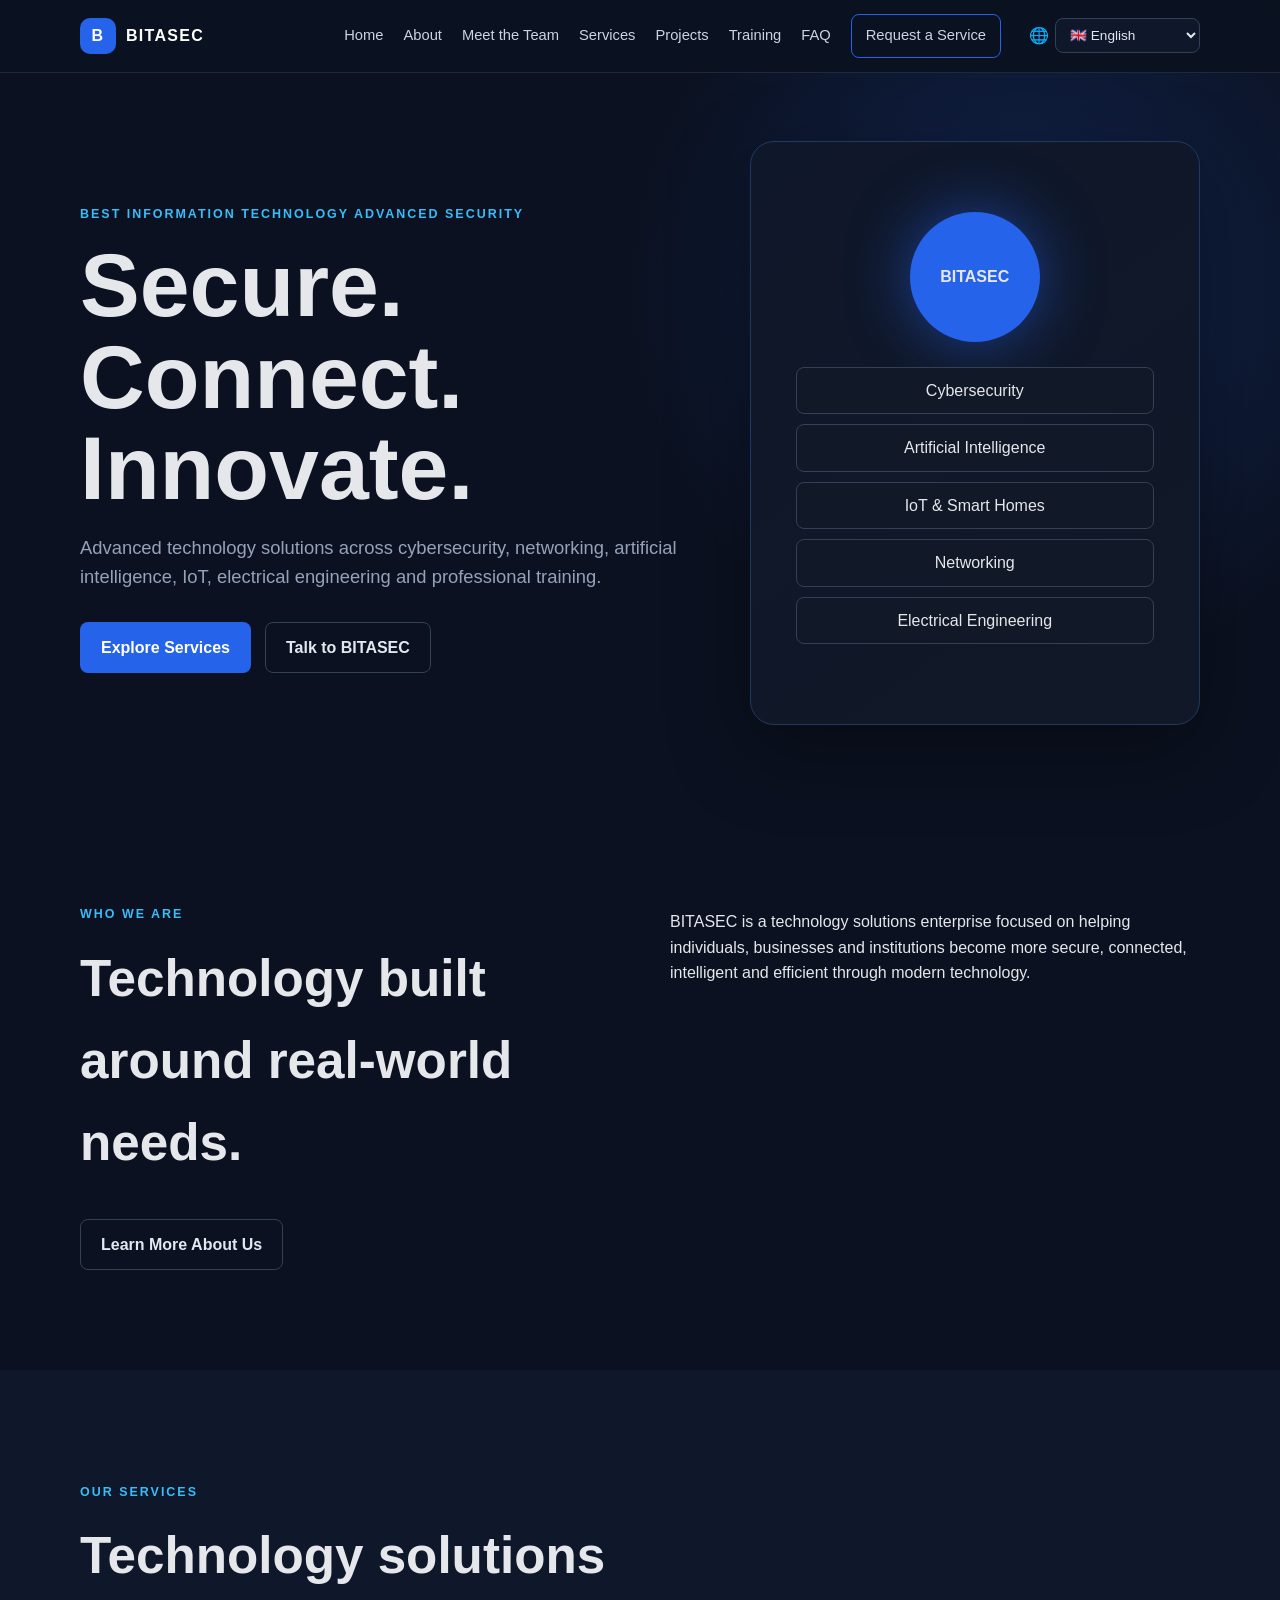
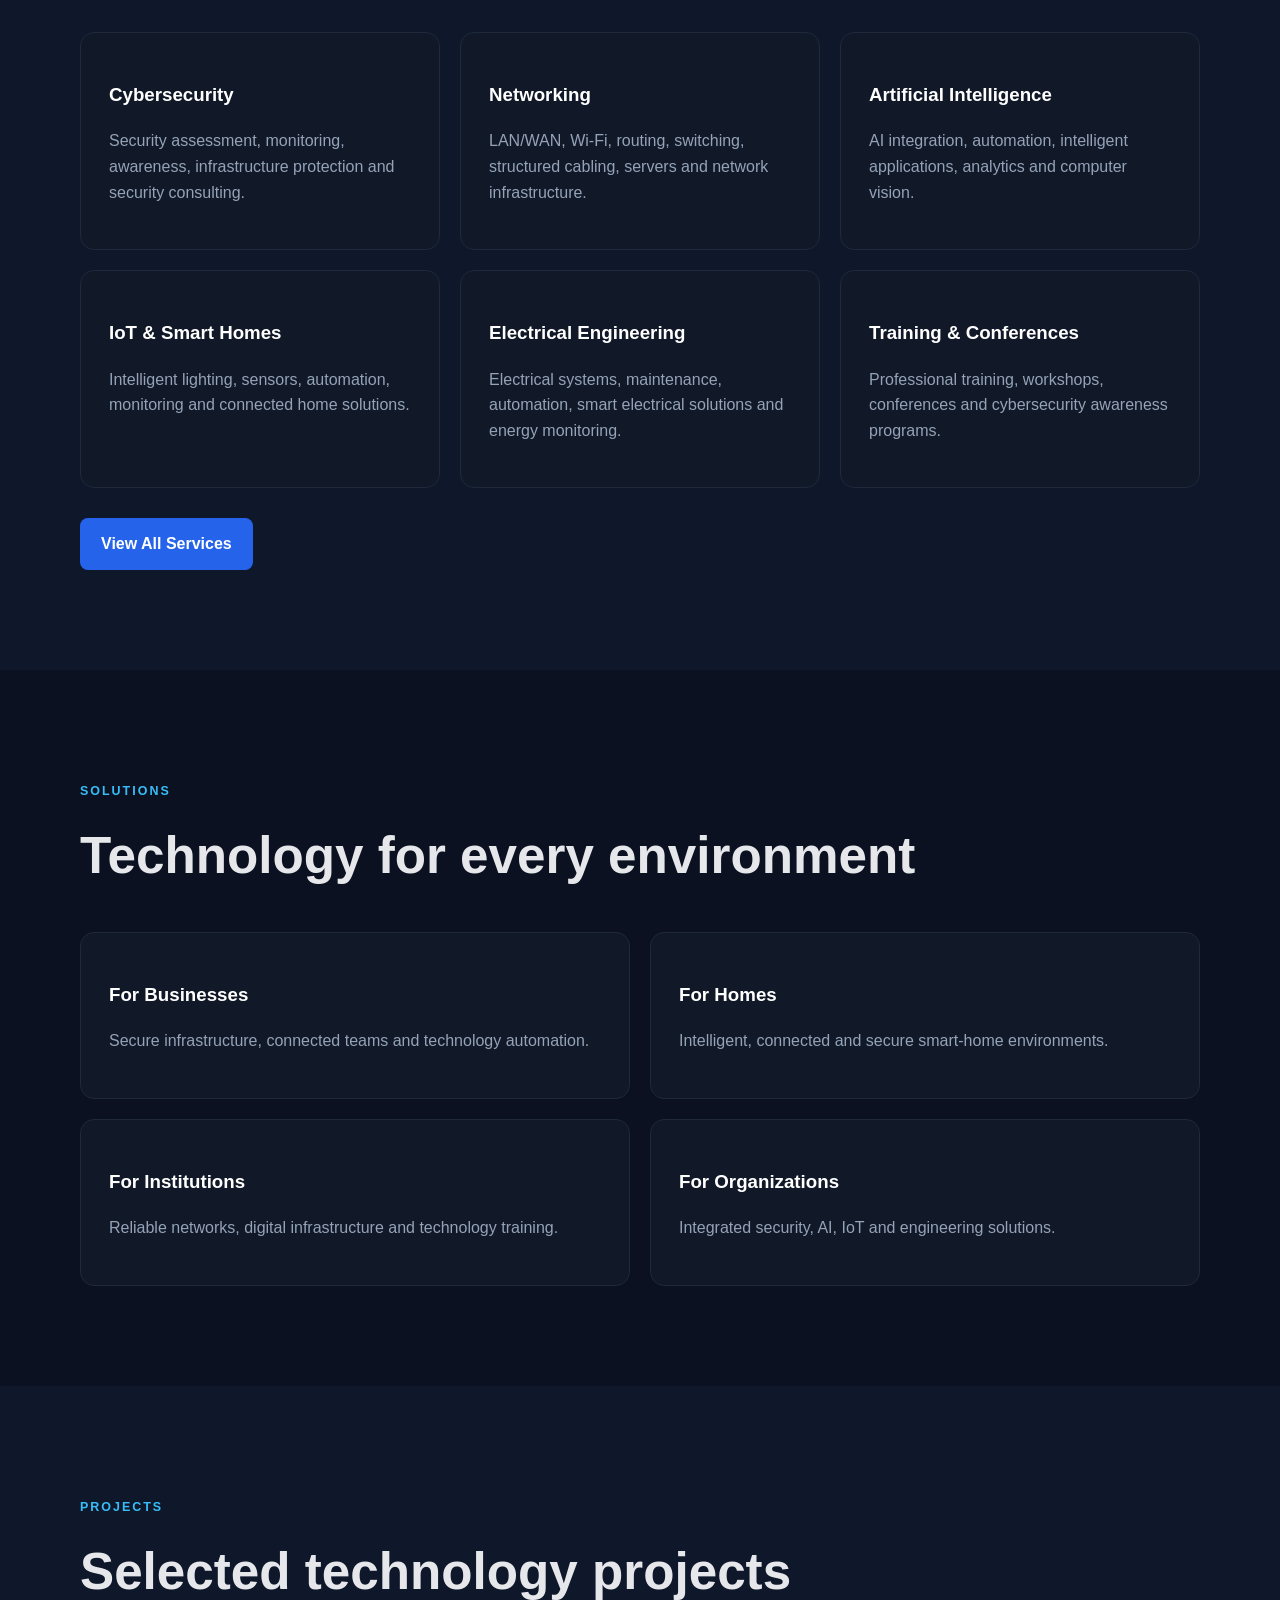
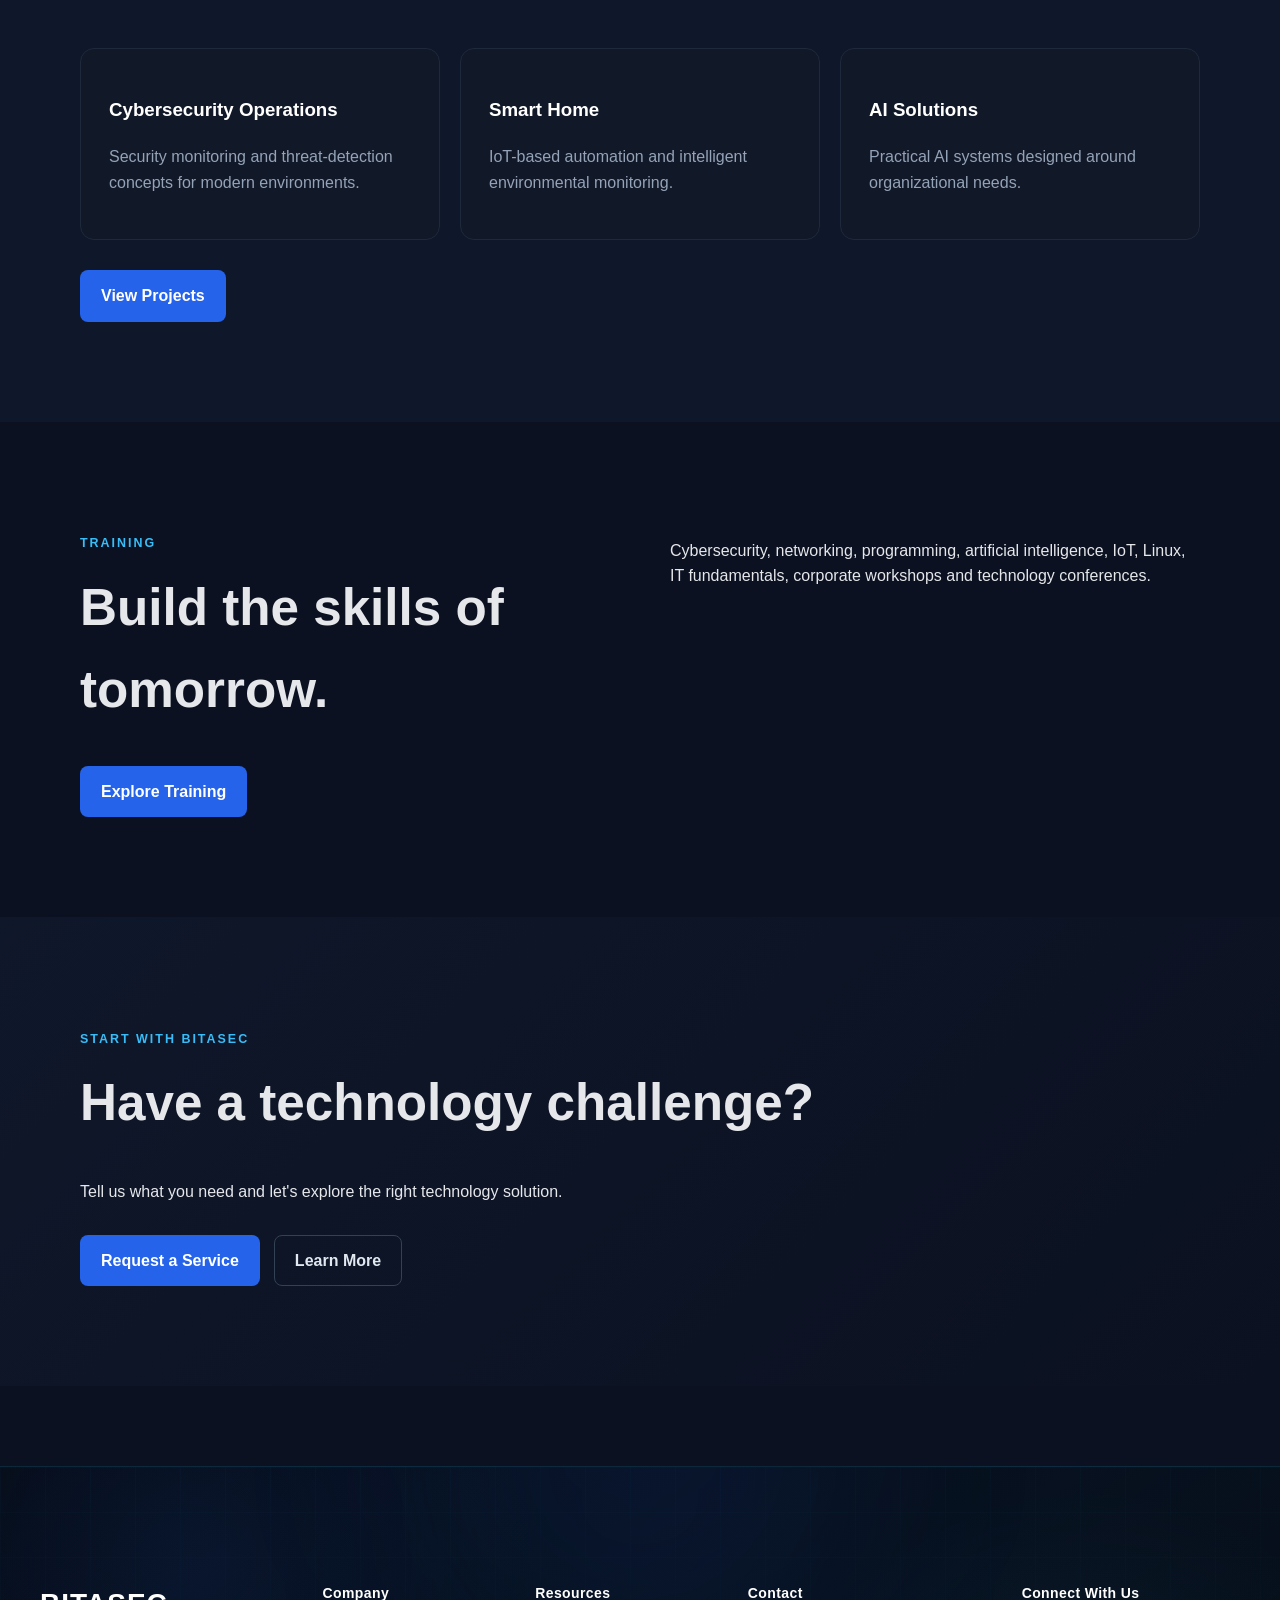
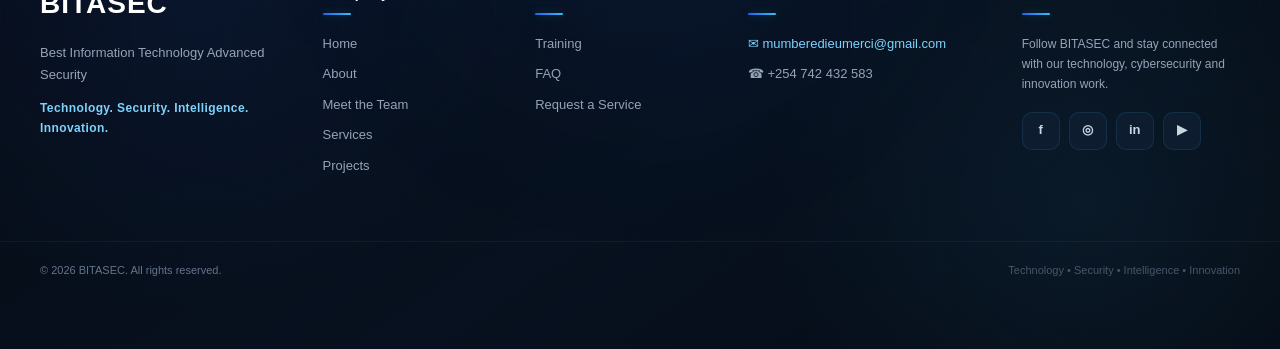
==== frontend/index.html @ b6f263c9 "Initial BITASEC website and Django backend" ====
<!DOCTYPE html>

<html lang="en">
<head>
<meta charset="utf-8"/>
<meta content="width=device-width, initial-scale=1.0" name="viewport"/>
<meta content="BITASEC - Cybersecurity, Networking, Artificial Intelligence, IoT, Electrical Engineering and Technology Training." name="description"/>
<title>BITASEC | Technology. Security. Intelligence. Innovation.</title>
<link href="assets/css/style.css" rel="stylesheet"/>
    <link rel="stylesheet" href="assets/css/footer.css">
</head>
<body>
<header class="site-header">
<div class="container nav">
<a class="brand" href="index.html">
<span class="brand-mark">B</span>
<span>BITASEC</span>
</a>
<nav>
<a data-i18n="nav_home" href="index.html">Home</a>
<a data-i18n="nav_about" href="about.html">About</a>
<a href="team.html" data-i18n="nav_team">Meet the Team</a>
<a data-i18n="nav_services" href="services.html">Services</a>
<a data-i18n="nav_projects" href="projects.html">Projects</a>
<a data-i18n="nav_training" href="training.html">Training</a>
<a data-i18n="nav_faq" href="faq.html">FAQ</a>
<a class="nav-cta" data-i18n="nav_contact" href="contact.html">
                Request a Service
            </a>
<div class="language-switcher">
<span>🌐</span>
<select aria-label="Select language" id="languageSelector">
<option value="en">🇬🇧 English</option>
<option value="fr">🇫🇷 Français</option>
<option value="es">🇪🇸 Español</option>
<option value="pt">🇵🇹 Português</option>
<option value="sw">🇰🇪 Kiswahili</option>
<option value="de">🇩🇪 Deutsch</option>
<option value="ar">🇸🇦 العربية</option>
<option value="zh">🇨🇳 中文</option>
<option value="hi">🇮🇳 हिन्दी</option>
<option value="ja">🇯🇵 日本語</option>
</select>
</div>
</nav>
</div>
</header>
<main>
<!-- HERO -->
<section class="hero">
<div class="container hero-grid">
<div>
<p class="eyebrow" data-i18n="index_text_122">
                BEST INFORMATION TECHNOLOGY ADVANCED SECURITY
            </p>
<h1 data-i18n="index_text_123">
                Secure.
                Connect.
                <span>Innovate.</span>
</h1>
<p class="hero-text" data-i18n="index_text_124">

                Advanced technology solutions across cybersecurity,
                networking, artificial intelligence, IoT, electrical
                engineering and professional training.

            </p>
<div class="actions">
<a class="btn primary" href="services.html">
                    Explore Services
                </a>
<a class="btn secondary" href="contact.html">
                    Talk to BITASEC
                </a>
</div>
</div>
<div class="hero-panel">
<div class="tech-orbit">
                BITASEC
            </div>
<div class="tech-card">
                Cybersecurity
            </div>
<div class="tech-card">
                Artificial Intelligence
            </div>
<div class="tech-card">
                IoT &amp; Smart Homes
            </div>
<div class="tech-card">
                Networking
            </div>
<div class="tech-card">
                Electrical Engineering
            </div>
</div>
</div>
</section>
<!-- ABOUT -->
<section class="section">
<div class="container two-col">
<div>
<p class="eyebrow" data-i18n="index_text_125">
                WHO WE ARE
            </p>
<h2 data-i18n="index_text_126">
                Technology built around real-world needs.
            </h2>
<a class="btn secondary" href="about.html">
                Learn More About Us
            </a>
</div>
<div>
<p data-i18n="index_text_127">

                BITASEC is a technology solutions enterprise focused
                on helping individuals, businesses and institutions
                become more secure, connected, intelligent and
                efficient through modern technology.

            </p>
</div>
</div>
</section>
<!-- SERVICES -->
<section class="section alt">
<div class="container">
<p class="eyebrow" data-i18n="index_text_128">
            OUR SERVICES
        </p>
<h2 data-i18n="index_text_129">
            Technology solutions
        </h2>
<div class="cards">
<article class="card">
<h3 data-i18n="index_text_130">
                    Cybersecurity
                </h3>
<p data-i18n="index_text_131">
                    Security assessment, monitoring, awareness,
                    infrastructure protection and security consulting.
                </p>
</article>
<article class="card">
<h3 data-i18n="index_text_132">
                    Networking
                </h3>
<p data-i18n="index_text_133">
                    LAN/WAN, Wi-Fi, routing, switching,
                    structured cabling, servers and network
                    infrastructure.
                </p>
</article>
<article class="card">
<h3 data-i18n="index_text_134">
                    Artificial Intelligence
                </h3>
<p data-i18n="index_text_135">
                    AI integration, automation, intelligent
                    applications, analytics and computer vision.
                </p>
</article>
<article class="card">
<h3 data-i18n="index_text_136">
                    IoT &amp; Smart Homes
                </h3>
<p data-i18n="index_text_137">
                    Intelligent lighting, sensors, automation,
                    monitoring and connected home solutions.
                </p>
</article>
<article class="card">
<h3 data-i18n="index_text_138">
                    Electrical Engineering
                </h3>
<p data-i18n="index_text_139">
                    Electrical systems, maintenance, automation,
                    smart electrical solutions and energy monitoring.
                </p>
</article>
<article class="card">
<h3 data-i18n="index_text_140">
                    Training &amp; Conferences
                </h3>
<p data-i18n="index_text_141">
                    Professional training, workshops, conferences
                    and cybersecurity awareness programs.
                </p>
</article>
</div>
<div class="actions">
<a class="btn primary" href="services.html">
                View All Services
            </a>
</div>
</div>
</section>
<!-- SOLUTIONS -->
<section class="section">
<div class="container">
<p class="eyebrow" data-i18n="index_text_142">
            SOLUTIONS
        </p>
<h2 data-i18n="index_text_143">
            Technology for every environment
        </h2>
<div class="solution-grid">
<div>
<h3 data-i18n="index_text_144">
                    For Businesses
                </h3>
<p data-i18n="index_text_145">
                    Secure infrastructure, connected teams
                    and technology automation.
                </p>
</div>
<div>
<h3 data-i18n="index_text_146">
                    For Homes
                </h3>
<p data-i18n="index_text_147">
                    Intelligent, connected and secure
                    smart-home environments.
                </p>
</div>
<div>
<h3 data-i18n="index_text_148">
                    For Institutions
                </h3>
<p data-i18n="index_text_149">
                    Reliable networks, digital infrastructure
                    and technology training.
                </p>
</div>
<div>
<h3 data-i18n="index_text_150">
                    For Organizations
                </h3>
<p data-i18n="index_text_151">
                    Integrated security, AI, IoT and
                    engineering solutions.
                </p>
</div>
</div>
</div>
</section>
<!-- PROJECTS -->
<section class="section alt">
<div class="container">
<p class="eyebrow" data-i18n="index_text_152">
            PROJECTS
        </p>
<h2 data-i18n="index_text_153">
            Selected technology projects
        </h2>
<div class="cards">
<article class="card">
<h3 data-i18n="index_text_154">
                    Cybersecurity Operations
                </h3>
<p data-i18n="index_text_155">
                    Security monitoring and threat-detection
                    concepts for modern environments.
                </p>
</article>
<article class="card">
<h3 data-i18n="index_text_156">
                    Smart Home
                </h3>
<p data-i18n="index_text_157">
                    IoT-based automation and intelligent
                    environmental monitoring.
                </p>
</article>
<article class="card">
<h3 data-i18n="index_text_158">
                    AI Solutions
                </h3>
<p data-i18n="index_text_159">
                    Practical AI systems designed around
                    organizational needs.
                </p>
</article>
</div>
<div class="actions">
<a class="btn primary" href="projects.html">
                View Projects
            </a>
</div>
</div>
</section>
<!-- TRAINING -->
<section class="section">
<div class="container two-col">
<div>
<p class="eyebrow" data-i18n="index_text_160">
                TRAINING
            </p>
<h2 data-i18n="index_text_161">
                Build the skills of tomorrow.
            </h2>
<a class="btn primary" href="training.html">
                Explore Training
            </a>
</div>
<div>
<p data-i18n="index_text_162">

                Cybersecurity, networking, programming,
                artificial intelligence, IoT, Linux,
                IT fundamentals, corporate workshops
                and technology conferences.

            </p>
</div>
</div>
</section>
<!-- CALL TO ACTION -->
<section class="section contact">
<div class="container">
<p class="eyebrow" data-i18n="index_text_163">
            START WITH BITASEC
        </p>
<h2 data-i18n="index_text_164">
            Have a technology challenge?
        </h2>
<p data-i18n="index_text_165">

            Tell us what you need and let's explore
            the right technology solution.

        </p>
<div class="actions">
<a class="btn primary" data-i18n="nav_contact" href="contact.html">
                Request a Service
            </a>
<a class="btn secondary" href="about.html">
                Learn More
            </a>
</div>
</div>
</section>
</main>

<script src="assets/js/translations.js"></script>
<script src="assets/js/page_translations.js"></script>
<script src="assets/js/main.js"></script>

<footer class="bitasec-footer">

    <div class="footer-glow"></div>

    <div class="footer-container">

        <!-- Brand -->
        <div class="footer-brand">

            <a href="index.html" class="footer-logo">
                BITASEC
            </a>

            <p>
                Best Information Technology Advanced Security
            </p>

            <p class="footer-tagline">
                Technology. Security. Intelligence. Innovation.
            </p>

        </div>


        <!-- Company -->
        <div class="footer-column">

            <h3>Company</h3>

            <a href="index.html" data-i18n="nav_home">
                Home
            </a>

            <a href="about.html" data-i18n="nav_about">
                About
            </a>

            <a href="team.html" data-i18n="nav_team">
                Meet the Team
            </a>

            <a href="services.html" data-i18n="nav_services">
                Services
            </a>

            <a href="projects.html" data-i18n="nav_projects">
                Projects
            </a>

        </div>


        <!-- Resources -->
        <div class="footer-column">

            <h3>Resources</h3>

            <a href="training.html" data-i18n="nav_training">
                Training
            </a>

            <a href="faq.html" data-i18n="nav_faq">
                FAQ
            </a>

            <a href="contact.html" data-i18n="nav_contact">
                Request a Service
            </a>

        </div>


        <!-- Contact -->
        <div class="footer-column footer-contact">

            <h3>Contact</h3>

            <a href="mailto:mumberedieumerci@gmail.com">
                ✉ mumberedieumerci@gmail.com
            </a>

            <a
                href="https://wa.me/254742432583"
                target="_blank"
                rel="noopener noreferrer"
            >
                ☎ +254 742 432 583
            </a>

        </div>


        <!-- Social Media -->
        <div class="footer-column footer-social">

            <h3>Connect With Us</h3>

            <p>
                Follow BITASEC and stay connected with our
                technology, cybersecurity and innovation work.
            </p>

            <div class="social-links">

                <a
                    href="#"
                    aria-label="Facebook"
                    title="Facebook"
                >
                    f
                </a>

                <a
                    href="#"
                    aria-label="Instagram"
                    title="Instagram"
                >
                    ◎
                </a>

                <a
                    href="#"
                    aria-label="LinkedIn"
                    title="LinkedIn"
                >
                    in
                </a>

                <a
                    href="#"
                    aria-label="YouTube"
                    title="YouTube"
                >
                    ▶
                </a>

            </div>

        </div>

    </div>


    <!-- Bottom -->
    <div class="footer-bottom">

        <div class="footer-container footer-bottom-inner">

            <p>
                © 2026 BITASEC. All rights reserved.
            </p>

            <p>
                Technology • Security • Intelligence • Innovation
            </p>

        </div>

    </div>

</footer>


</body>
</html>
---- frontend/assets/css/style.css ----
*{box-sizing:border-box}html{scroll-behavior:smooth}body{margin:0;font-family:Inter,Arial,sans-serif;background:#0b1120;color:#e5e7eb;line-height:1.6}.container{width:min(1120px,92%);margin:auto}.site-header{position:sticky;top:0;z-index:20;background:rgba(11,17,32,.94);backdrop-filter:blur(10px);border-bottom:1px solid #1e293b}.nav{display:flex;justify-content:space-between;align-items:center;min-height:72px}.brand{display:flex;align-items:center;gap:10px;color:#fff;text-decoration:none;font-weight:800;letter-spacing:.08em}.brand-mark{display:grid;place-items:center;width:36px;height:36px;border-radius:10px;background:#2563eb}.nav nav{display:flex;gap:20px;align-items:center}.nav nav a{color:#cbd5e1;text-decoration:none;font-size:.92rem}.nav nav a:hover{color:#38bdf8}.nav-cta{padding:9px 14px;border:1px solid #2563eb;border-radius:8px}.hero{min-height:720px;display:grid;align-items:center;background:radial-gradient(circle at 80% 30%,rgba(37,99,235,.24),transparent 35%)}.hero-grid{display:grid;grid-template-columns:1.15fr .85fr;gap:60px;align-items:center}.eyebrow{font-size:.78rem;letter-spacing:.16em;color:#38bdf8;font-weight:700}.hero h1{font-size:clamp(3rem,7vw,6rem);line-height:1.02;margin:15px 0}.hero h1 span{color:#38bdf8}.hero-text{font-size:1.15rem;color:#94a3b8;max-width:650px}.actions{display:flex;gap:14px;margin-top:30px}.btn{display:inline-block;padding:12px 20px;border-radius:8px;text-decoration:none;border:1px solid transparent;cursor:pointer;font-weight:700}.primary{background:#2563eb;color:#fff}.secondary{border-color:#334155;color:#e2e8f0;background:transparent}.hero-panel{position:relative;min-height:430px;padding:70px 35px;border:1px solid #1e3a5f;border-radius:24px;background:linear-gradient(145deg,#0f172a,#111827);box-shadow:0 25px 80px rgba(0,0,0,.35)}.tech-orbit{height:130px;width:130px;border-radius:50%;display:grid;place-items:center;margin:0 auto 25px;background:#2563eb;box-shadow:0 0 60px rgba(37,99,235,.55);font-weight:900}.tech-card{margin:10px;padding:10px;text-align:center;border:1px solid #334155;border-radius:8px;background:#111827}.section{padding:100px 0}.alt{background:#0f172a}.section h2{font-size:clamp(2rem,4vw,3.2rem);margin:10px 0 35px}.two-col{display:grid;grid-template-columns:1fr 1fr;gap:60px}.two-col>p{color:#94a3b8;font-size:1.1rem}.cards{display:grid;grid-template-columns:repeat(3,1fr);gap:20px}.card,.solution-grid>div{padding:28px;border:1px solid #1e293b;border-radius:14px;background:#111827}.card h3,.solution-grid h3{color:#fff}.card p,.solution-grid p{color:#94a3b8}.solution-grid{display:grid;grid-template-columns:repeat(2,1fr);gap:20px}.contact{background:linear-gradient(135deg,#0f172a,#0b1120)}form{max-width:760px;display:grid;gap:14px}input,select,textarea{width:100%;padding:14px;border:1px solid #334155;border-radius:8px;background:#0f172a;color:#e2e8f0;font:inherit}footer{padding:45px 0;border-top:1px solid #1e293b;color:#94a3b8}@media(max-width:850px){.nav nav{display:none}.hero-grid,.two-col{grid-template-columns:1fr}.cards,.solution-grid{grid-template-columns:1fr}.hero{min-height:auto;padding:90px 0}.hero-panel{min-height:360px}.section{padding:70px 0}}
/* =========================================================
   LANGUAGE SELECTOR
========================================================= */

.language-switcher {
    display: flex;
    align-items: center;
    gap: 6px;
    margin-left: 8px;
}

.language-switcher span {
    font-size: 1rem;
}

.language-switcher select {
    width: auto;
    min-width: 125px;
    padding: 8px 30px 8px 10px;
    border: 1px solid #334155;
    border-radius: 8px;
    background: #0f172a;
    color: #e2e8f0;
    font-size: 0.85rem;
    cursor: pointer;
}

.language-switcher select:hover {
    border-color: #2563eb;
}

.language-switcher select:focus {
    outline: none;
    border-color: #38bdf8;
    box-shadow: 0 0 0 2px rgba(56, 189, 248, 0.15);
}

html[dir="rtl"] {
    direction: rtl;
}

html[dir="rtl"] .nav {
    direction: rtl;
}

html[dir="rtl"] .language-switcher {
    margin-left: 0;
    margin-right: 8px;
}

@media (max-width: 850px) {

    .language-switcher {
        margin-left: 0;
    }

    .language-switcher select {
        min-width: 110px;
        font-size: 0.78rem;
    }
}
---- frontend/assets/css/footer.css ----
/* =========================================================
   BITASEC — COMMON PROFESSIONAL FOOTER
   Used on every page
   ========================================================= */

.bitasec-footer {
    position: relative;
    margin-top: 80px;
    background:
        radial-gradient(
            circle at 15% 20%,
            rgba(37, 99, 235, 0.10),
            transparent 30%
        ),
        radial-gradient(
            circle at 85% 70%,
            rgba(56, 189, 248, 0.07),
            transparent 28%
        ),
        linear-gradient(
            145deg,
            #050b14 0%,
            #07111f 55%,
            #050b14 100%
        );

    border-top: 1px solid rgba(56, 189, 248, 0.14);

    color: #f8fafc;

    overflow: hidden;
}


/* =========================================================
   BACKGROUND GRID
   ========================================================= */

.bitasec-footer::before {
    content: "";

    position: absolute;
    inset: 0;

    background-image:
        linear-gradient(
            rgba(56, 189, 248, 0.025) 1px,
            transparent 1px
        ),
        linear-gradient(
            90deg,
            rgba(56, 189, 248, 0.025) 1px,
            transparent 1px
        );

    background-size: 45px 45px;

    pointer-events: none;

    mask-image:
        linear-gradient(
            to bottom,
            black,
            transparent 90%
        );
}


/* =========================================================
   GLOW
   ========================================================= */

.footer-glow {
    position: absolute;

    width: 420px;
    height: 420px;

    top: -220px;
    left: 50%;

    transform: translateX(-50%);

    background:
        rgba(37, 99, 235, 0.09);

    filter: blur(100px);

    border-radius: 50%;

    pointer-events: none;
}


/* =========================================================
   MAIN FOOTER CONTAINER
   ========================================================= */

.footer-container {
    position: relative;
    z-index: 2;

    width: min(1200px, calc(100% - 40px));

    margin: 0 auto;

    display: grid;

    grid-template-columns:
        1.4fr
        1fr
        1fr
        1.35fr
        1.25fr;

    gap: 38px;

    padding: 70px 0 55px;
}


/* =========================================================
   BRAND
   ========================================================= */

.footer-brand {
    max-width: 270px;
}

.footer-logo {
    display: inline-block;

    color: #ffffff;

    text-decoration: none;

    font-size: 28px;

    font-weight: 800;

    letter-spacing: 1px;

    transition:
        color 0.3s ease,
        text-shadow 0.3s ease,
        transform 0.3s ease;
}

.footer-logo:hover {
    color: #38bdf8;

    text-shadow:
        0 0 20px rgba(56, 189, 248, 0.35);

    transform: translateY(-2px);
}

.footer-brand p {
    margin: 15px 0 0;

    color: #94a3b8;

    font-size: 13px;

    line-height: 1.7;
}

.footer-brand .footer-tagline {
    margin-top: 12px;

    color: #7dd3fc;

    font-size: 12px;

    font-weight: 600;

    letter-spacing: 0.4px;
}


/* =========================================================
   FOOTER COLUMNS
   ========================================================= */

.footer-column {
    display: flex;

    flex-direction: column;

    align-items: flex-start;
}

.footer-column h3 {
    position: relative;

    margin: 0 0 19px;

    color: #ffffff;

    font-size: 14px;

    font-weight: 700;

    letter-spacing: 0.4px;
}

.footer-column h3::after {
    content: "";

    display: block;

    width: 28px;
    height: 2px;

    margin-top: 8px;

    border-radius: 999px;

    background:
        linear-gradient(
            90deg,
            #2563eb,
            #38bdf8
        );

    box-shadow:
        0 0 8px rgba(56, 189, 248, 0.25);
}

.footer-column > a {
    position: relative;

    display: inline-block;

    margin-bottom: 11px;

    color: #94a3b8;

    text-decoration: none;

    font-size: 13px;

    line-height: 1.5;

    transition:
        color 0.25s ease,
        transform 0.25s ease;
}

.footer-column > a::before {
    content: "";

    position: absolute;

    left: 0;
    bottom: -2px;

    width: 0;
    height: 1px;

    background: #38bdf8;

    transition: width 0.25s ease;
}

.footer-column > a:hover {
    color: #ffffff;

    transform: translateX(3px);
}

.footer-column > a:hover::before {
    width: 100%;
}


/* =========================================================
   CONTACT
   ========================================================= */

.footer-contact a {
    word-break: break-word;
}

.footer-contact a:first-of-type {
    color: #7dd3fc;
}

.footer-contact a:first-of-type:hover {
    color: #ffffff;
}


/* =========================================================
   SOCIAL MEDIA
   ========================================================= */

.footer-social p {
    margin: 0 0 17px;

    max-width: 230px;

    color: #94a3b8;

    font-size: 12px;

    line-height: 1.7;
}

.social-links {
    display: flex;

    align-items: center;

    gap: 9px;
}

.social-links a {
    width: 38px;
    height: 38px;

    display: grid;

    place-items: center;

    border-radius: 10px;

    background:
        rgba(15, 31, 51, 0.80);

    border:
        1px solid rgba(56, 189, 248, 0.12);

    color: #cbd5e1;

    text-decoration: none;

    font-size: 13px;

    font-weight: 700;

    transition:
        transform 0.3s ease,
        background 0.3s ease,
        border-color 0.3s ease,
        color 0.3s ease,
        box-shadow 0.3s ease;
}

.social-links a:hover {
    transform: translateY(-4px);

    color: #ffffff;

    background:
        linear-gradient(
            135deg,
            #1d4ed8,
            #0ea5e9
        );

    border-color:
        rgba(56, 189, 248, 0.45);

    box-shadow:
        0 8px 22px rgba(37, 99, 235, 0.25);
}


/* =========================================================
   FOOTER BOTTOM
   ========================================================= */

.footer-bottom {
    position: relative;

    z-index: 2;

    border-top:
        1px solid rgba(148, 163, 184, 0.08);
}

.footer-bottom-inner {
    display: flex;

    align-items: center;

    justify-content: space-between;

    gap: 20px;

    padding:
        20px 0 24px;
}

.footer-bottom p {
    margin: 0;

    color: #64748b;

    font-size: 11px;

    line-height: 1.6;
}

.footer-bottom p:last-child {
    color: #475569;

    text-align: right;
}


/* =========================================================
   FOOTER LIGHT EFFECT
   ========================================================= */

.bitasec-footer:hover .footer-glow {
    animation:
        footerGlow 4s ease-in-out infinite;
}

@keyframes footerGlow {

    0%,
    100% {
        opacity: 0.7;
        transform: translateX(-50%) scale(1);
    }

    50% {
        opacity: 1;
        transform: translateX(-50%) scale(1.08);
    }
}


/* =========================================================
   RESPONSIVE
   ========================================================= */

@media (max-width: 1050px) {

    .footer-container {
        grid-template-columns:
            1.4fr
            1fr
            1fr;

        gap: 35px;
    }

    .footer-brand {
        grid-column: span 3;
        max-width: 500px;
    }
}


@media (max-width: 700px) {

    .bitasec-footer {
        margin-top: 60px;
    }

    .footer-container {
        width: min(100% - 32px, 520px);

        grid-template-columns: 1fr 1fr;

        gap: 35px 25px;

        padding:
            50px 0 40px;
    }

    .footer-brand {
        grid-column: span 2;

        max-width: 100%;
    }

    .footer-social {
        grid-column: span 2;
    }

    .footer-social p {
        max-width: 400px;
    }

    .footer-bottom-inner {
        flex-direction: column;

        align-items: flex-start;

        padding:
            18px 0 22px;
    }

    .footer-bottom p:last-child {
        text-align: left;
    }
}


@media (max-width: 450px) {

    .footer-container {
        grid-template-columns: 1fr;
    }

    .footer-brand,
    .footer-social {
        grid-column: auto;
    }

    .footer-column {
        width: 100%;
    }
}


/* =========================================================
   RTL
   ========================================================= */

[dir="rtl"] .footer-column {
    align-items: flex-start;
}

[dir="rtl"] .footer-column > a:hover {
    transform: translateX(-3px);
}

[dir="rtl"] .footer-bottom p:last-child {
    text-align: left;
}


/* =========================================================
   ACCESSIBILITY
   ========================================================= */

.footer-column a:focus-visible,
.footer-logo:focus-visible,
.social-links a:focus-visible {
    outline:
        2px solid rgba(56, 189, 248, 0.6);

    outline-offset: 3px;
}


/* =========================================================
   REDUCED MOTION
   ========================================================= */

@media (prefers-reduced-motion: reduce) {

    .bitasec-footer *,
    .bitasec-footer *::before,
    .bitasec-footer *::after {
        animation-duration: 0.01ms !important;
        animation-iteration-count: 1 !important;
        transition-duration: 0.01ms !important;
    }
}
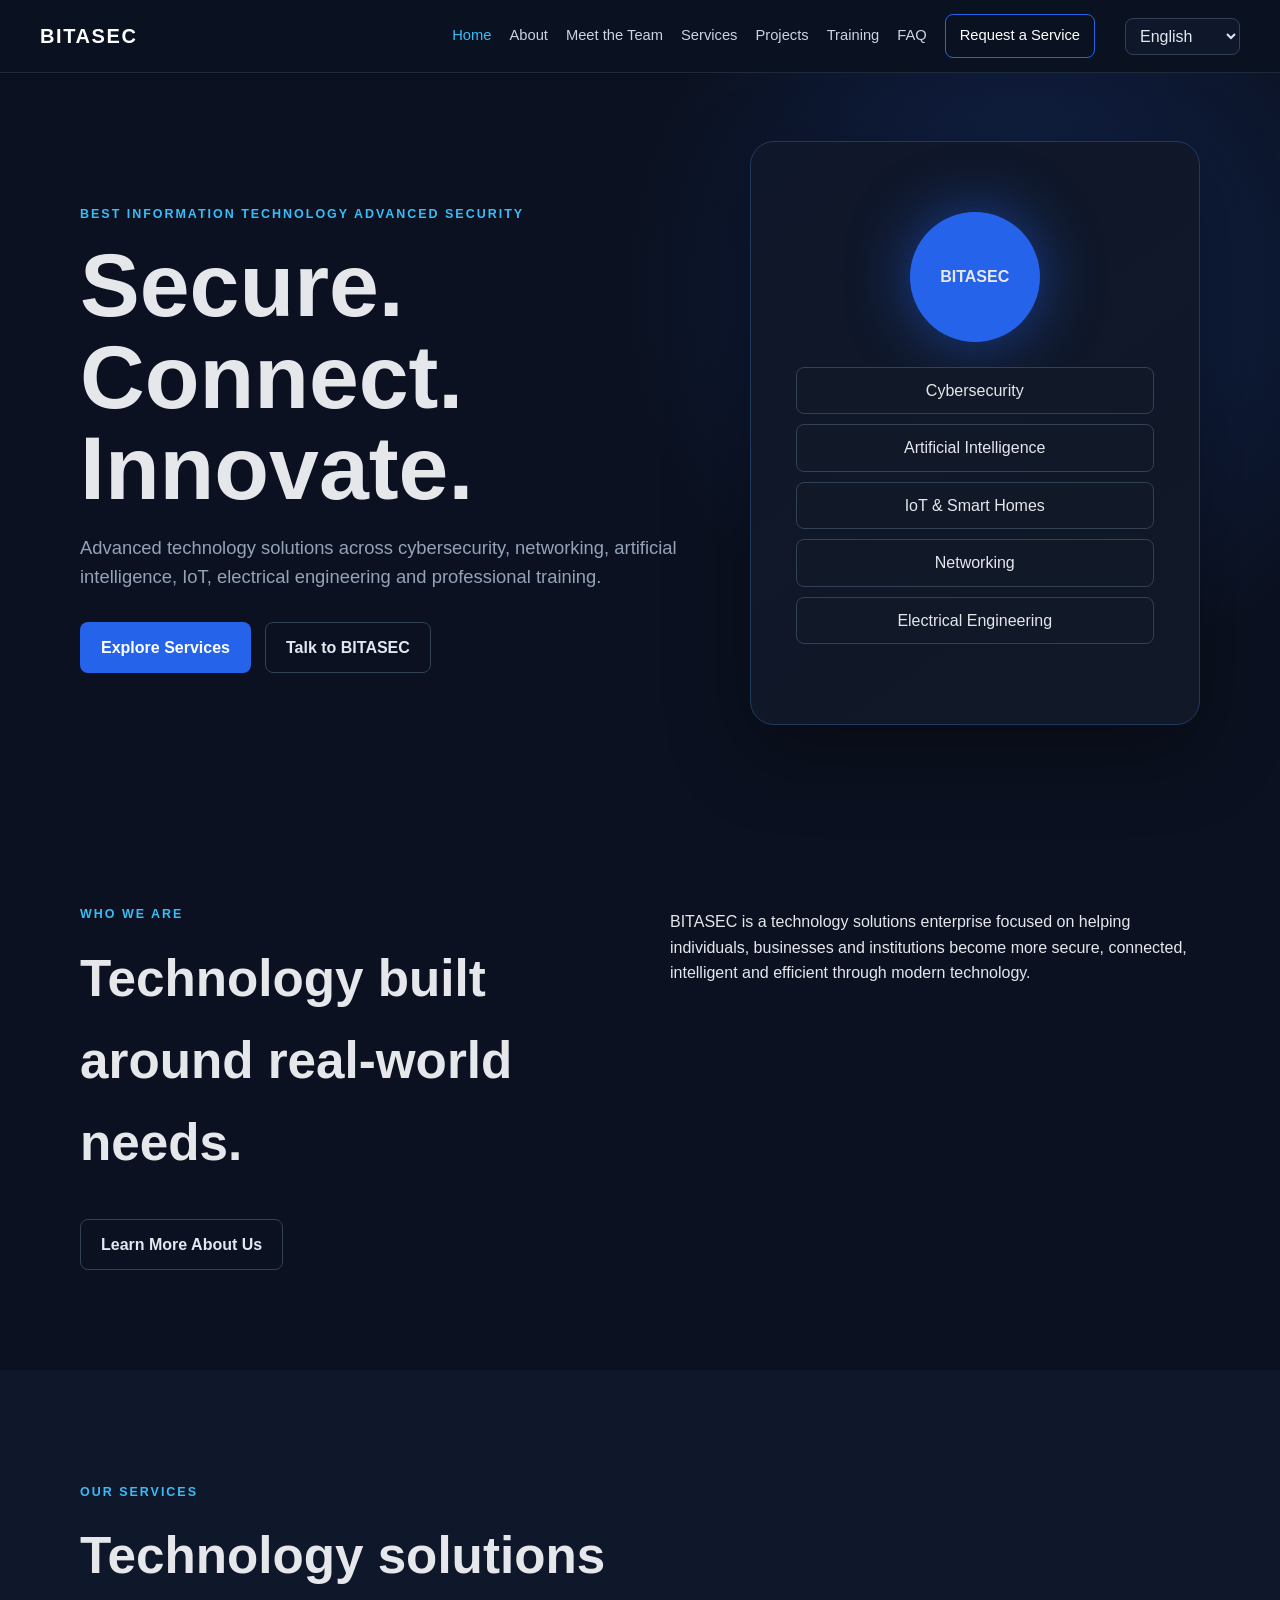
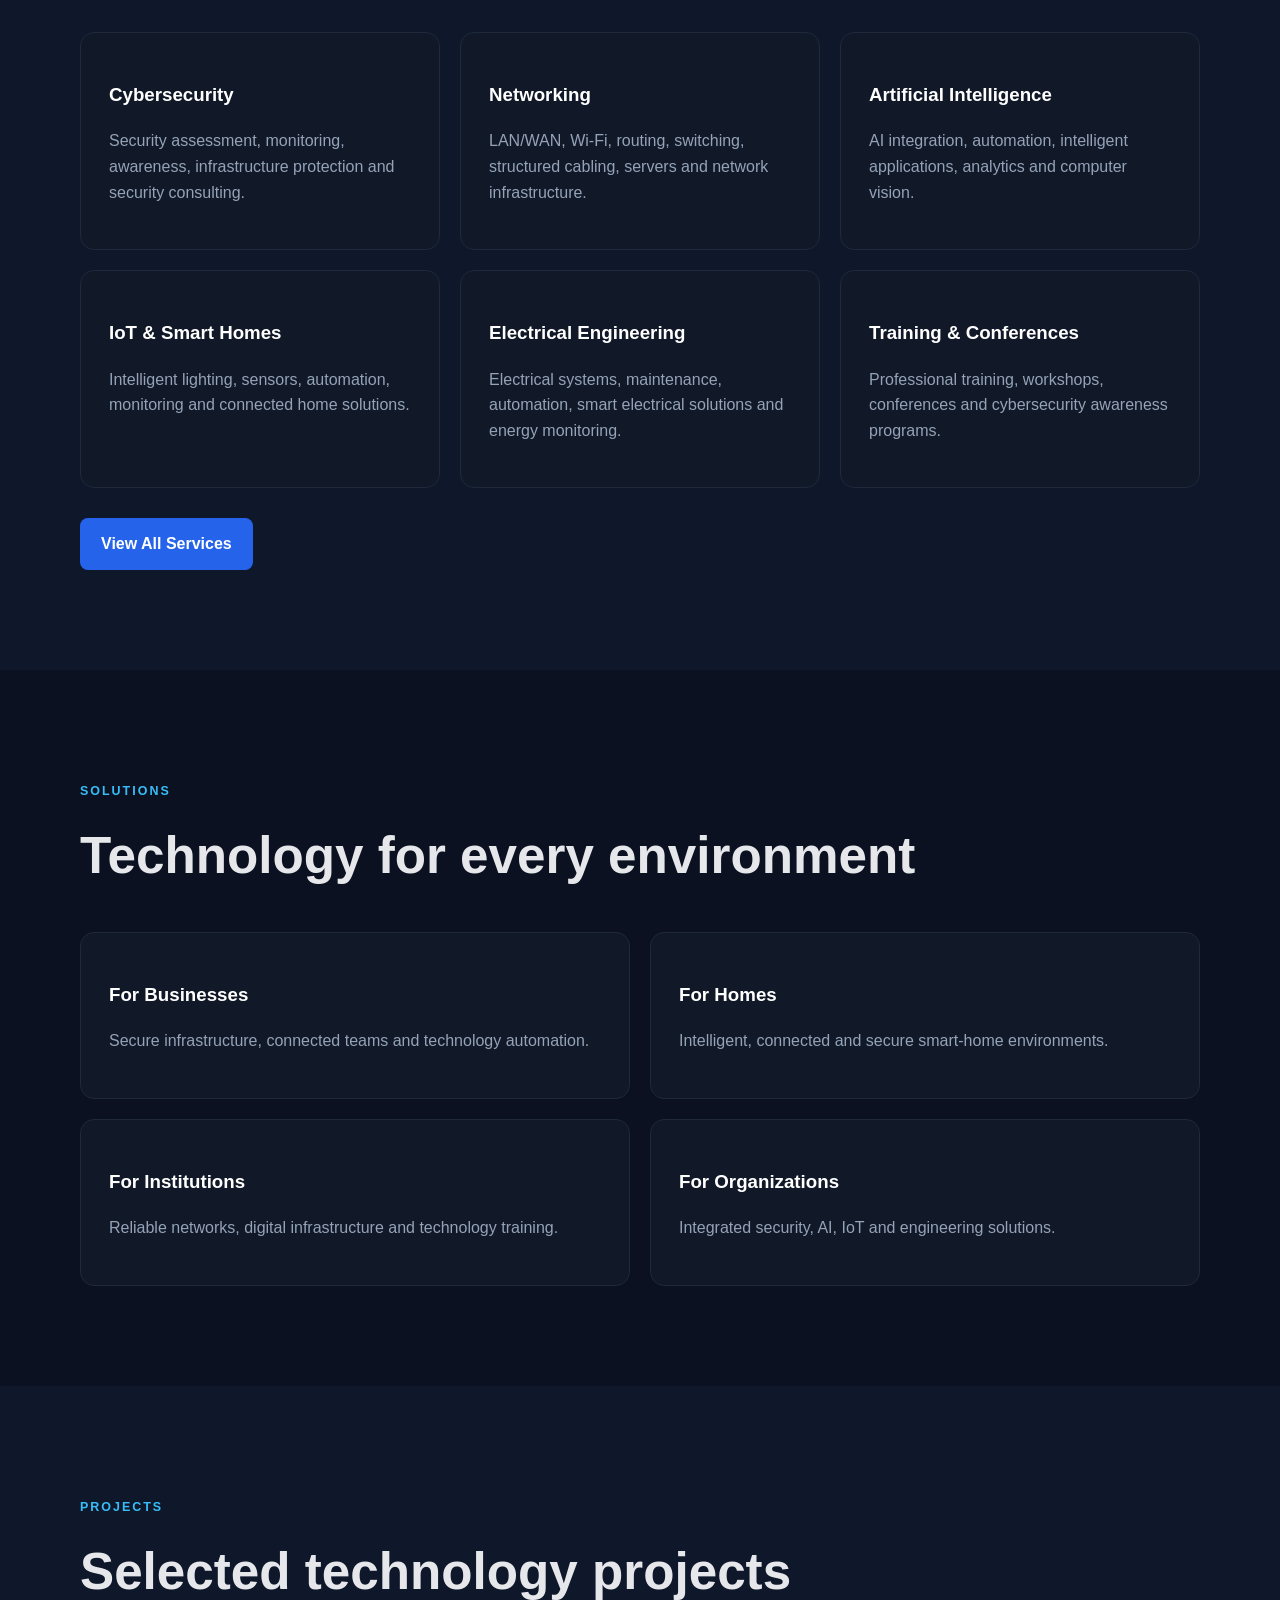
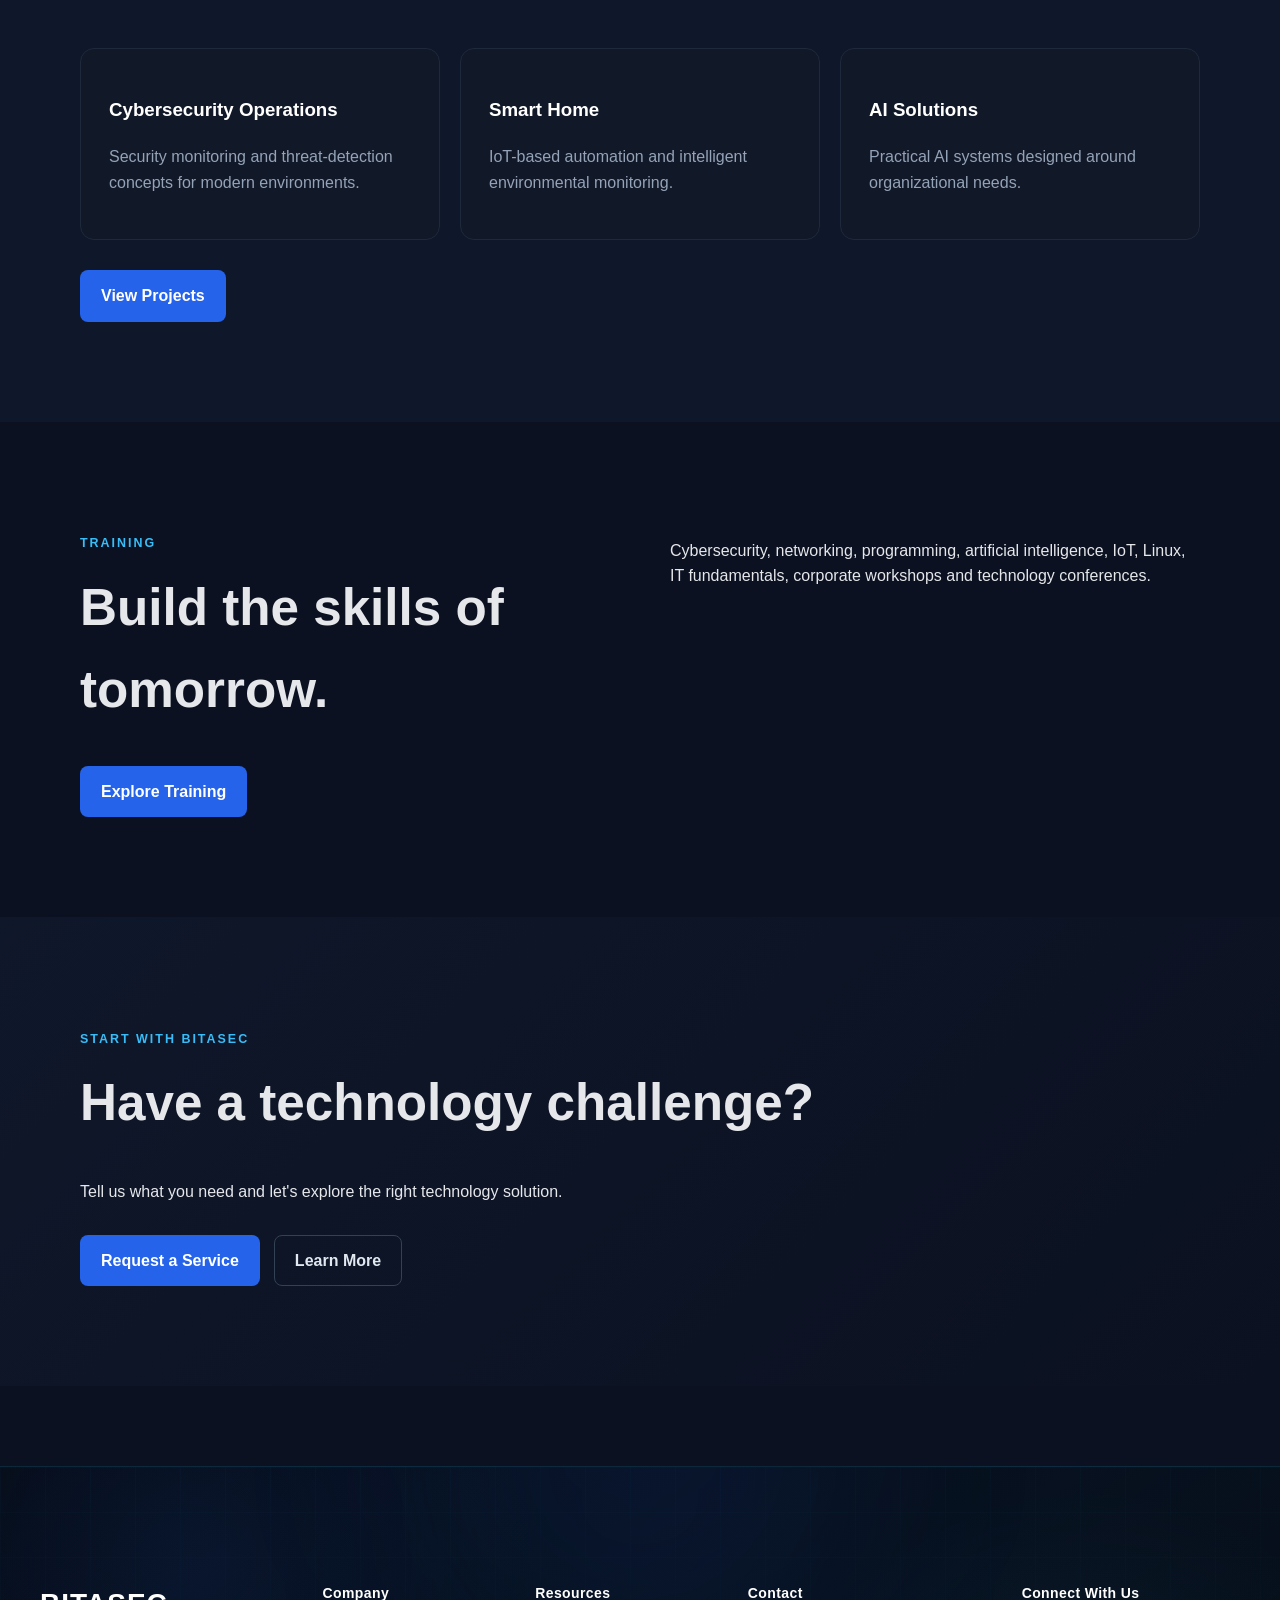
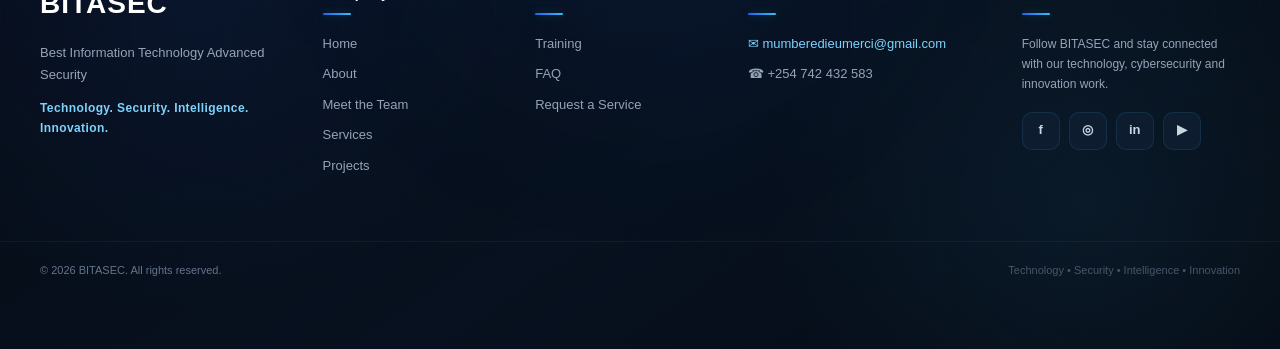
==== commit 1517a864: "Fix responsive navigation and mobile menu" ====
--- a/frontend/index.html
+++ b/frontend/index.html
@@ -11,39 +11,77 @@
 </head>
 <body>
 <header class="site-header">
-<div class="container nav">
-<a class="brand" href="index.html">
-<span class="brand-mark">B</span>
-<span>BITASEC</span>
-</a>
-<nav>
-<a data-i18n="nav_home" href="index.html">Home</a>
-<a data-i18n="nav_about" href="about.html">About</a>
-<a href="team.html" data-i18n="nav_team">Meet the Team</a>
-<a data-i18n="nav_services" href="services.html">Services</a>
-<a data-i18n="nav_projects" href="projects.html">Projects</a>
-<a data-i18n="nav_training" href="training.html">Training</a>
-<a data-i18n="nav_faq" href="faq.html">FAQ</a>
-<a class="nav-cta" data-i18n="nav_contact" href="contact.html">
+    <nav class="navbar">
+
+        <a href="index.html" class="logo">
+            BITASEC
+        </a>
+
+        <button
+            class="mobile-menu-toggle"
+            type="button"
+            aria-label="Open menu"
+        >
+            ☰
+        </button>
+
+        <div class="nav-links">
+
+            <a href="index.html" class="active" data-i18n="nav_home">
+                Home
+            </a>
+
+            <a href="about.html" data-i18n="nav_about">
+                About
+            </a>
+
+            <a href="team.html" data-i18n="nav_team">
+                Meet the Team
+            </a>
+
+            <a href="services.html" data-i18n="nav_services">
+                Services
+            </a>
+
+            <a href="projects.html" data-i18n="nav_projects">
+                Projects
+            </a>
+
+            <a href="training.html" data-i18n="nav_training">
+                Training
+            </a>
+
+            <a href="faq.html" data-i18n="nav_faq">
+                FAQ
+            </a>
+
+            <a
+                href="contact.html"
+                class="nav-cta"
+                data-i18n="nav_contact"
+            >
                 Request a Service
             </a>
-<div class="language-switcher">
-<span>🌐</span>
-<select aria-label="Select language" id="languageSelector">
-<option value="en">🇬🇧 English</option>
-<option value="fr">🇫🇷 Français</option>
-<option value="es">🇪🇸 Español</option>
-<option value="pt">🇵🇹 Português</option>
-<option value="sw">🇰🇪 Kiswahili</option>
-<option value="de">🇩🇪 Deutsch</option>
-<option value="ar">🇸🇦 العربية</option>
-<option value="zh">🇨🇳 中文</option>
-<option value="hi">🇮🇳 हिन्दी</option>
-<option value="ja">🇯🇵 日本語</option>
-</select>
-</div>
-</nav>
-</div>
+
+        </div>
+
+        <select
+            id="languageSelector"
+            aria-label="Language"
+        >
+            <option value="en">English</option>
+            <option value="fr">Français</option>
+            <option value="es">Español</option>
+            <option value="pt">Português</option>
+            <option value="sw">Kiswahili</option>
+            <option value="de">Deutsch</option>
+            <option value="ar">العربية</option>
+            <option value="zh">中文</option>
+            <option value="hi">हिन्दी</option>
+            <option value="ja">日本語</option>
+        </select>
+
+    </nav>
 </header>
 <main>
 <!-- HERO -->
--- a/frontend/assets/css/style.css
+++ b/frontend/assets/css/style.css
@@ -60,3 +60,119 @@
         font-size: 0.78rem;
     }
 }
+
+/* ============================================================
+   RESPONSIVE NAVIGATION
+   ============================================================ */
+
+.navbar {
+    width: min(1200px, 94%);
+    min-height: 72px;
+    margin: auto;
+    display: flex;
+    align-items: center;
+    gap: 25px;
+}
+
+.navbar .logo {
+    color: #fff;
+    text-decoration: none;
+    font-weight: 900;
+    font-size: 1.25rem;
+    letter-spacing: .08em;
+    white-space: nowrap;
+}
+
+.nav-links {
+    display: flex;
+    align-items: center;
+    justify-content: flex-end;
+    gap: 18px;
+    margin-left: auto;
+}
+
+.nav-links a {
+    color: #cbd5e1;
+    text-decoration: none;
+    font-size: .92rem;
+    white-space: nowrap;
+}
+
+.nav-links a:hover,
+.nav-links a.active {
+    color: #38bdf8;
+}
+
+.nav-links .nav-cta {
+    padding: 9px 14px;
+    border: 1px solid #2563eb;
+    border-radius: 8px;
+    color: #fff;
+}
+
+#languageSelector {
+    width: auto;
+    min-width: 105px;
+    padding: 8px 10px;
+    margin-left: 5px;
+    cursor: pointer;
+}
+
+.mobile-menu-toggle {
+    display: none;
+    margin-left: auto;
+    border: 1px solid #334155;
+    border-radius: 8px;
+    background: #0f172a;
+    color: #fff;
+    padding: 8px 12px;
+    font-size: 1.4rem;
+    cursor: pointer;
+}
+
+/* Mobile navigation */
+@media (max-width: 850px) {
+
+    .navbar {
+        min-height: 64px;
+        flex-wrap: wrap;
+        padding: 10px 0;
+    }
+
+    .mobile-menu-toggle {
+        display: block;
+    }
+
+    .nav-links {
+        display: none;
+        width: 100%;
+        flex-direction: column;
+        align-items: stretch;
+        gap: 0;
+        margin: 0;
+        padding: 10px 0 5px;
+        order: 4;
+    }
+
+    .nav-links.open {
+        display: flex;
+    }
+
+    .nav-links a {
+        display: block;
+        width: 100%;
+        padding: 12px 10px;
+        border-bottom: 1px solid #1e293b;
+    }
+
+    .nav-links .nav-cta {
+        margin-top: 8px;
+        text-align: center;
+    }
+
+    #languageSelector {
+        margin-left: 0;
+        min-width: 95px;
+    }
+
+}
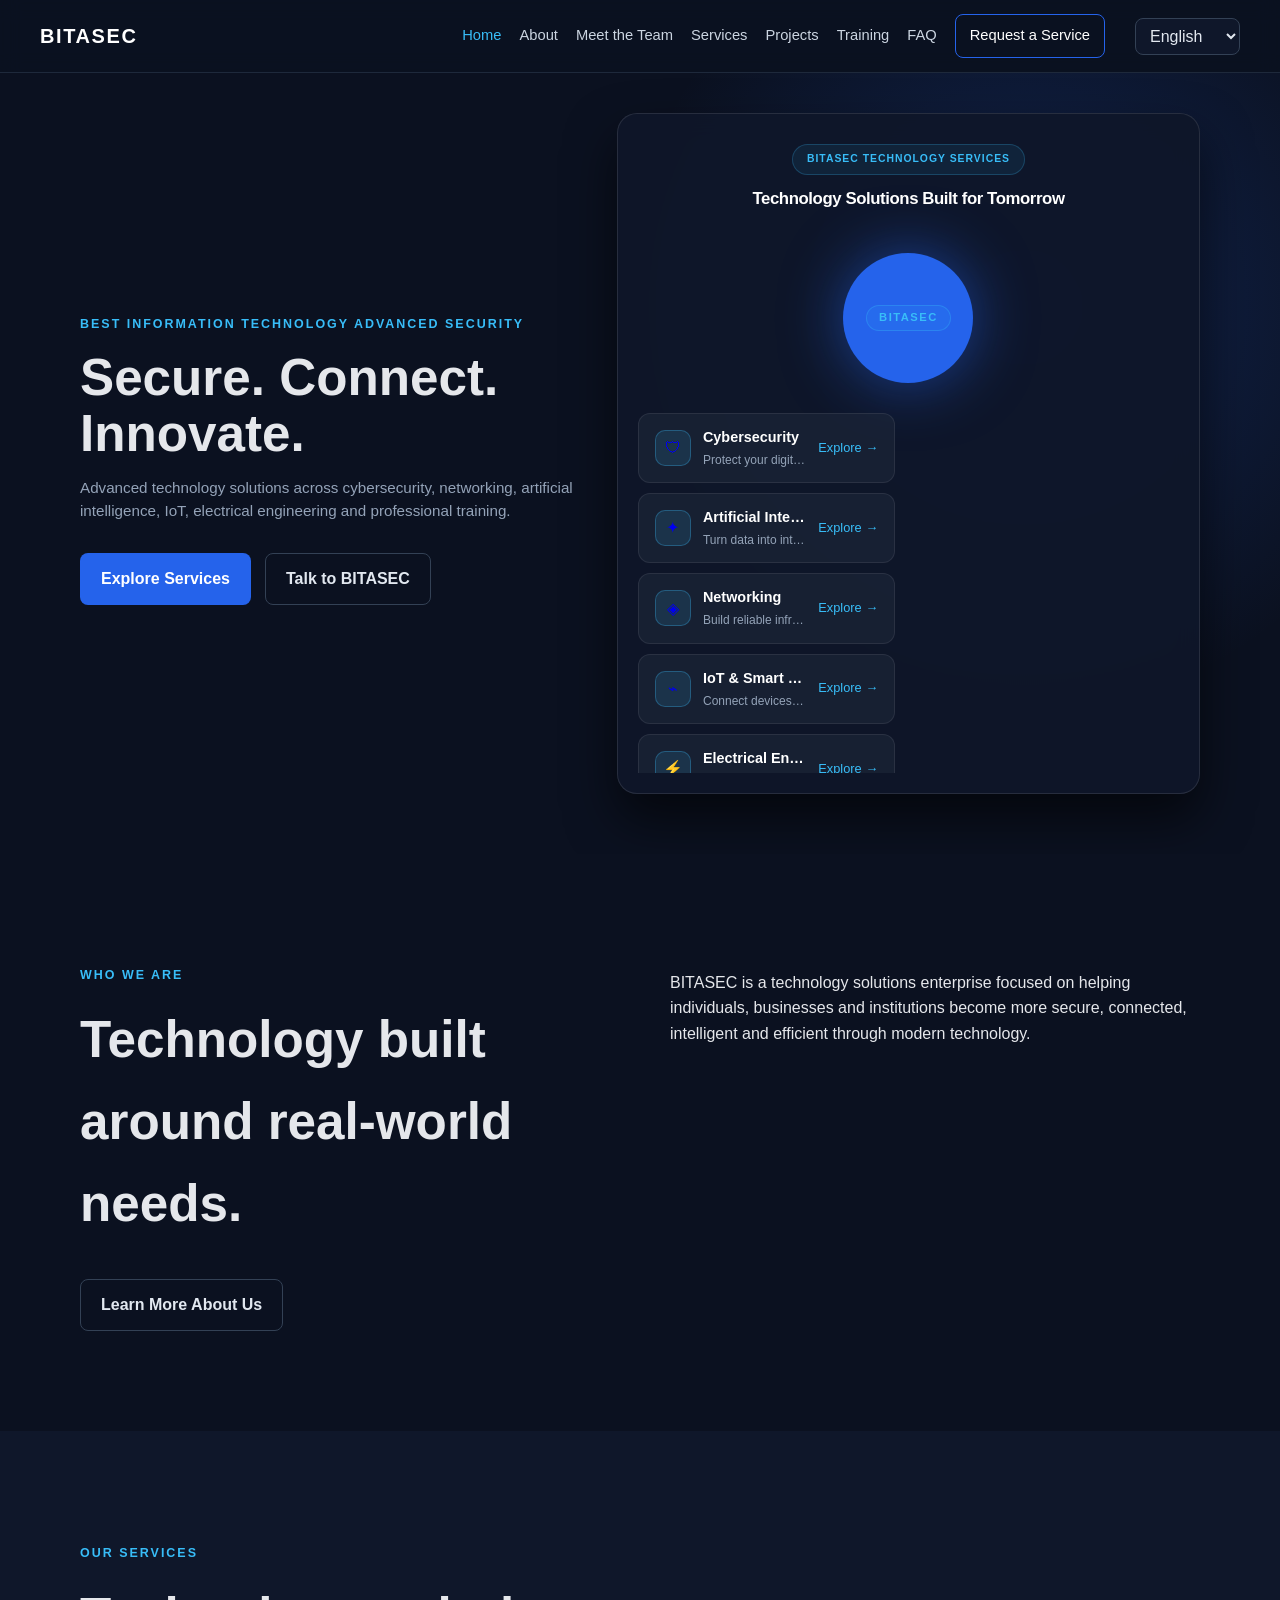
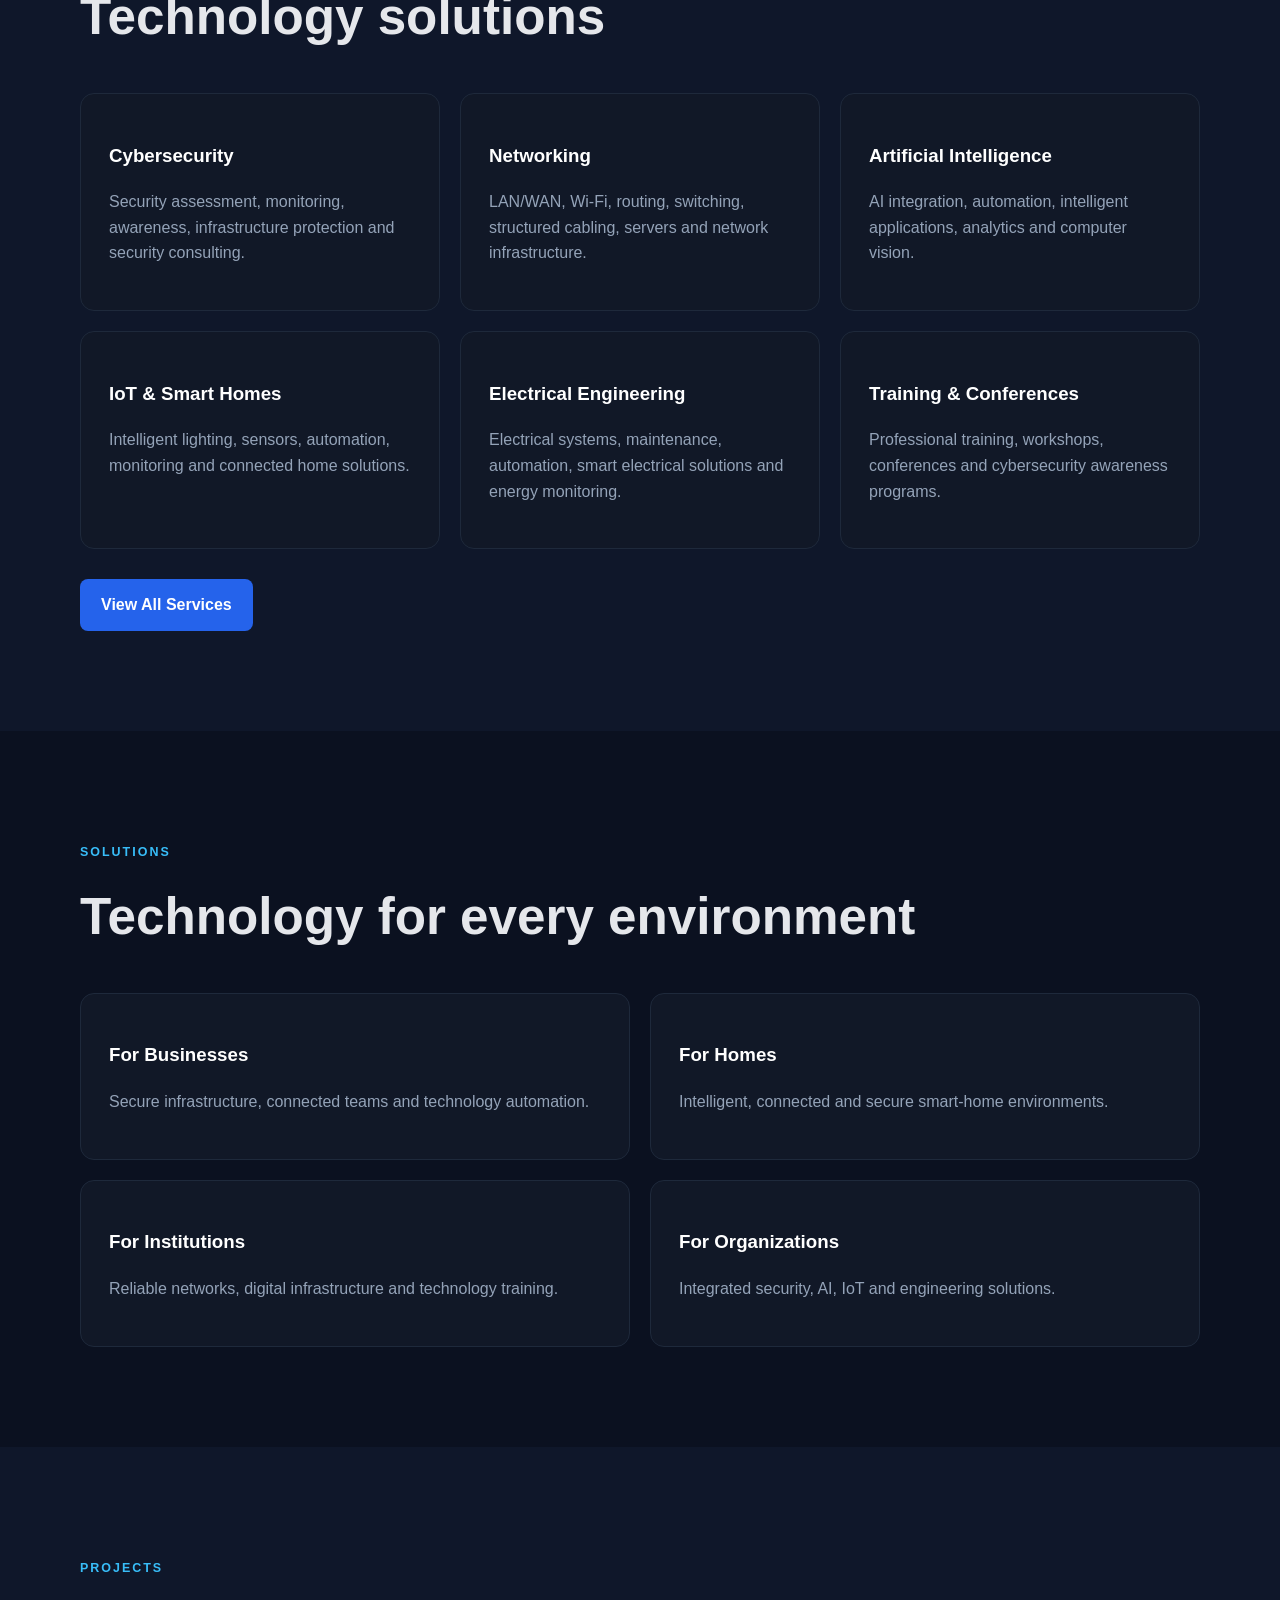
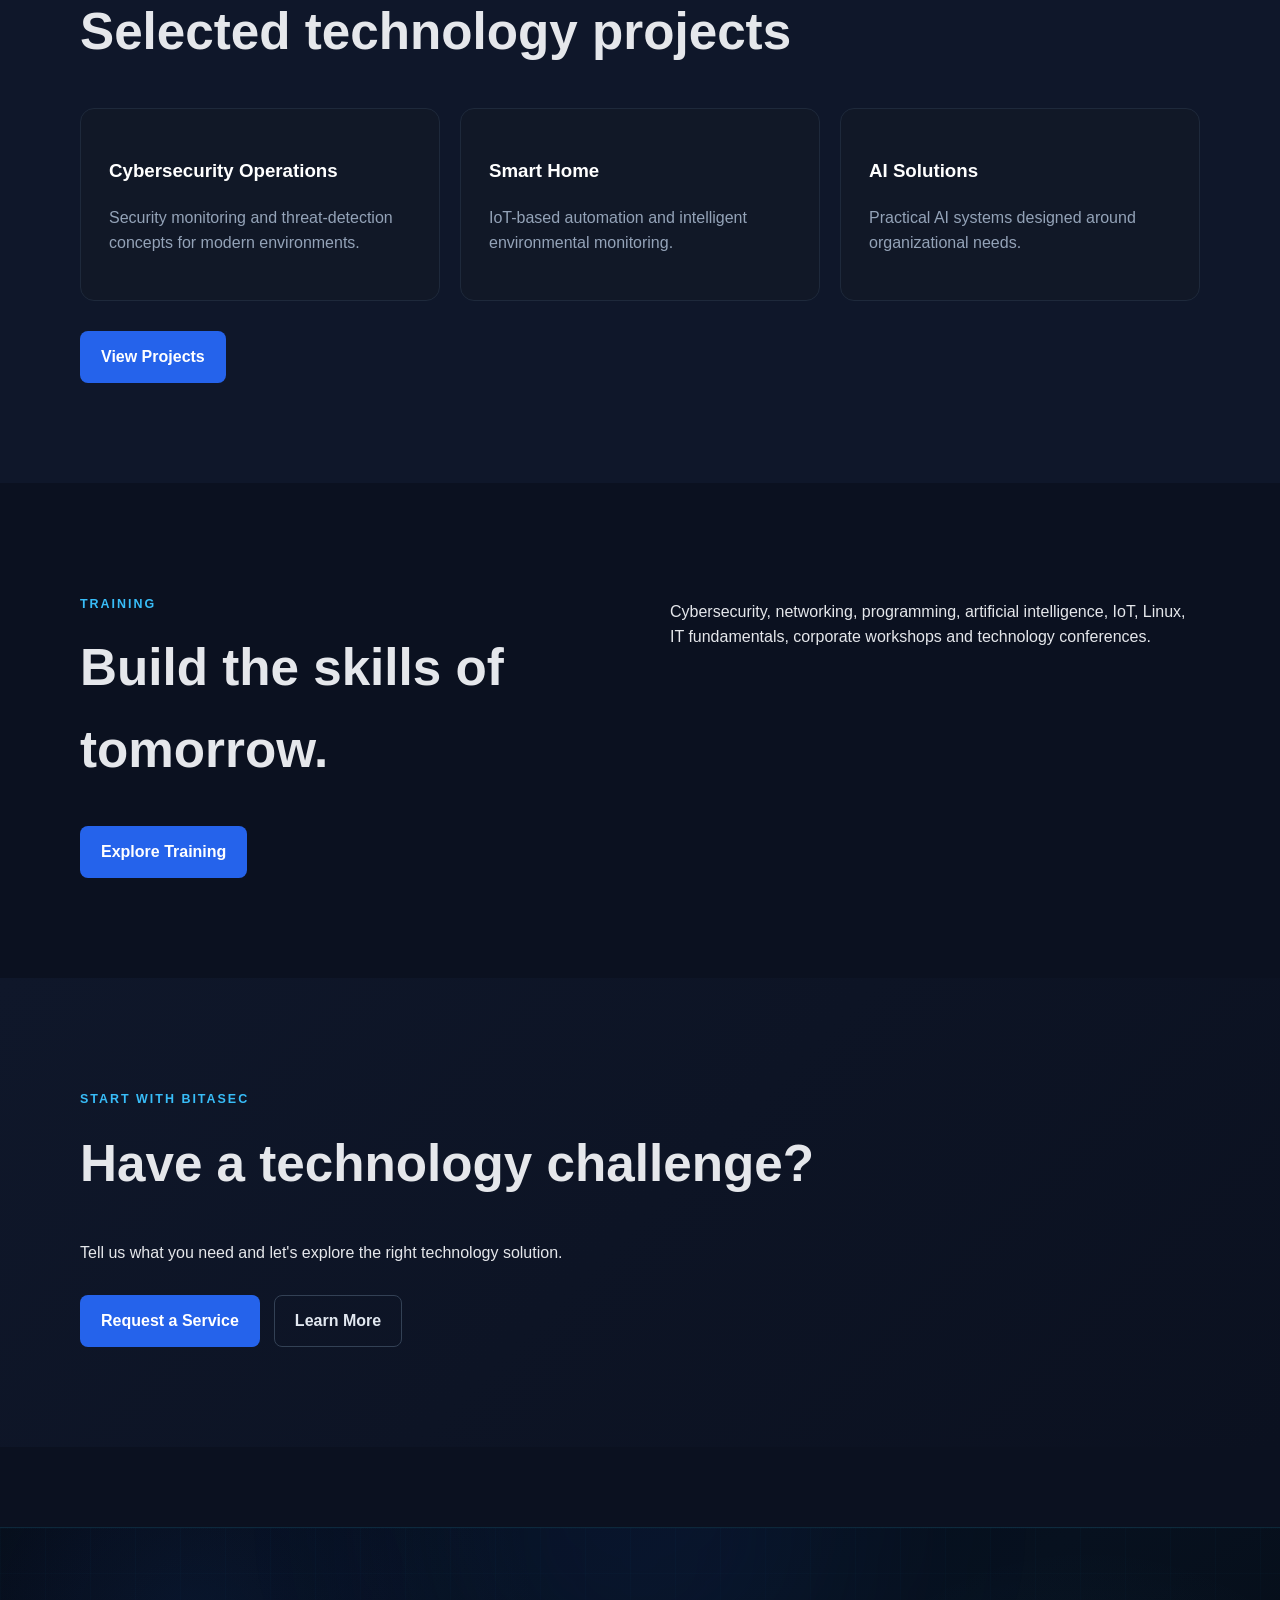
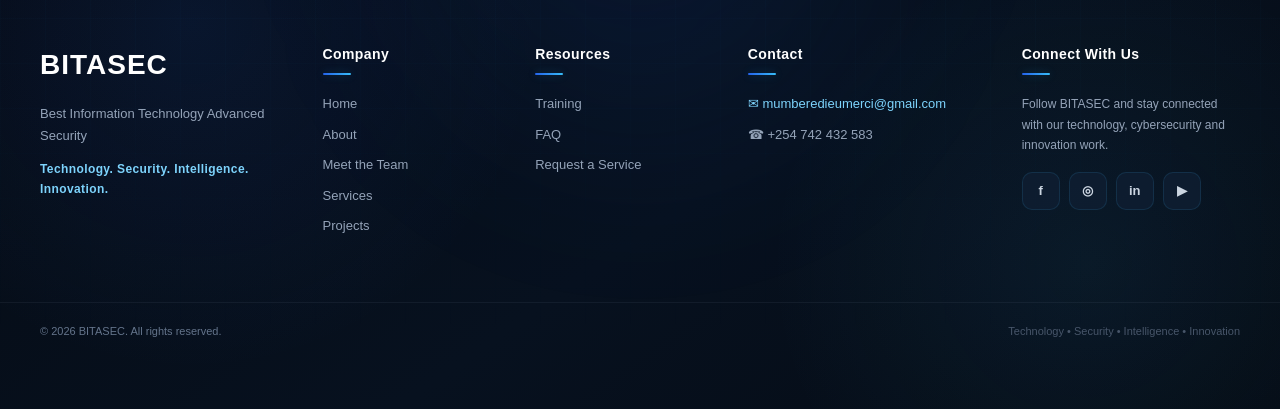
==== commit 068ba022: "Improve BITASEC website design, translations and service pages" ====
--- a/frontend/index.html
+++ b/frontend/index.html
@@ -1,5 +1,4 @@
 <!DOCTYPE html>
-
 <html lang="en">
 <head>
 <meta charset="utf-8"/>
@@ -7,80 +6,161 @@
 <meta content="BITASEC - Cybersecurity, Networking, Artificial Intelligence, IoT, Electrical Engineering and Technology Training." name="description"/>
 <title>BITASEC | Technology. Security. Intelligence. Innovation.</title>
 <link href="assets/css/style.css" rel="stylesheet"/>
-    <link rel="stylesheet" href="assets/css/footer.css">
+<link rel="stylesheet" href="assets/css/footer.css">
+<style>
+    /* Professional Hero Grid Layout */
+    .hero {
+        padding: 40px 0 60px 0;
+        overflow: hidden;
+    }
+    .hero-grid {
+        display: grid;
+        grid-template-columns: 1fr 1.15fr;
+        gap: 30px;
+        align-items: center;
+    }
+    @media (max-width: 968px) {
+        .hero-grid {
+            grid-template-columns: 1fr;
+        }
+    }
+    .hero-panel {
+        background: rgba(15, 23, 42, 0.95);
+        border: 1px solid rgba(255, 255, 255, 0.1);
+        border-radius: 20px;
+        padding: 20px;
+        backdrop-filter: blur(12px);
+        box-shadow: 0 25px 50px rgba(0, 0, 0, 0.6);
+    }
+    .services-showcase-heading {
+        margin-bottom: 12px;
+        text-align: center;
+    }
+    
+    /* Scrollable Container to Free Up Space */
+    .tech-scroll-container {
+        display: flex;
+        flex-direction: column;
+        gap: 10px;
+        max-height: 360px;
+        overflow-y: auto;
+        padding-right: 4px;
+    }
+    .tech-scroll-container::-webkit-scrollbar {
+        width: 5px;
+    }
+    .tech-scroll-container::-webkit-scrollbar-thumb {
+        background: rgba(56, 189, 248, 0.4);
+        border-radius: 4px;
+    }
+    .tech-scroll-container::-webkit-scrollbar-track {
+        background: rgba(15, 23, 42, 0.5);
+    }
+
+    /* Clean Horizontal Service Row Card */
+    .tech-item-row {
+        display: flex;
+        align-items: center;
+        justify-content: space-between;
+        background: rgba(30, 41, 59, 0.6);
+        border: 1px solid rgba(255, 255, 255, 0.08);
+        border-radius: 12px;
+        padding: 12px 16px;
+        text-decoration: none;
+        transition: all 0.2s ease;
+    }
+    .tech-item-row:hover {
+        transform: translateX(4px);
+        border-color: rgba(56, 189, 248, 0.5);
+        background: rgba(30, 41, 59, 0.9);
+        box-shadow: 0 4px 15px rgba(0, 0, 0, 0.3);
+    }
+    .tech-item-left {
+        display: flex;
+        align-items: center;
+        gap: 12px;
+        flex: 1;
+        min-width: 0;
+    }
+    .tech-item-icon {
+        width: 36px;
+        height: 36px;
+        display: flex;
+        align-items: center;
+        justify-content: center;
+        background: rgba(56, 189, 248, 0.12);
+        border: 1px solid rgba(56, 189, 248, 0.3);
+        border-radius: 10px;
+        font-size: 1rem;
+        flex-shrink: 0;
+    }
+    .tech-item-content {
+        min-width: 0;
+    }
+    .tech-item-content h4 {
+        color: #ffffff;
+        font-size: 0.9rem;
+        font-weight: 600;
+        margin: 0 0 2px 0;
+        white-space: nowrap;
+        overflow: hidden;
+        text-overflow: ellipsis;
+    }
+    .tech-item-content p {
+        color: #94a3b8;
+        font-size: 0.75rem;
+        margin: 0;
+        white-space: nowrap;
+        overflow: hidden;
+        text-overflow: ellipsis;
+    }
+    .tech-item-action {
+        color: #38bdf8;
+        font-size: 0.8rem;
+        font-weight: 500;
+        display: flex;
+        align-items: center;
+        gap: 4px;
+        flex-shrink: 0;
+        margin-left: 12px;
+    }
+    .tech-orbit {
+        text-align: center;
+        margin-bottom: 12px;
+    }
+    .tech-orbit-badge {
+        display: inline-block;
+        padding: 3px 12px;
+        background: rgba(56, 189, 248, 0.1);
+        border: 1px solid rgba(56, 189, 248, 0.3);
+        border-radius: 20px;
+        color: #38bdf8;
+        font-weight: 600;
+        font-size: 0.7rem;
+        letter-spacing: 1.5px;
+    }
+</style>
 </head>
 <body>
 <header class="site-header">
     <nav class="navbar">
-
-        <a href="index.html" class="logo">
-            BITASEC
-        </a>
-
-        <button
-            class="mobile-menu-toggle"
-            type="button"
-            aria-label="Open menu"
-        >
-            ☰
-        </button>
-
+        <a href="index.html" class="logo">BITASEC</a>
+        <button class="mobile-menu-toggle" type="button" aria-label="Open menu">☰</button>
         <div class="nav-links">
-
-            <a href="index.html" class="active" data-i18n="nav_home">
-                Home
-            </a>
-
-            <a href="about.html" data-i18n="nav_about">
-                About
-            </a>
-
-            <a href="team.html" data-i18n="nav_team">
-                Meet the Team
-            </a>
-
-            <a href="services.html" data-i18n="nav_services">
-                Services
-            </a>
-
-            <a href="projects.html" data-i18n="nav_projects">
-                Projects
-            </a>
-
-            <a href="training.html" data-i18n="nav_training">
-                Training
-            </a>
-
-            <a href="faq.html" data-i18n="nav_faq">
-                FAQ
-            </a>
-
-            <a
-                href="contact.html"
-                class="nav-cta"
-                data-i18n="nav_contact"
-            >
-                Request a Service
-            </a>
-
-        </div>
-
-        <select
-            id="languageSelector"
-            aria-label="Language"
-        >
+            <a href="index.html" class="active" data-i18n="nav_home">Home</a>
+            <a href="about.html" data-i18n="nav_about">About</a>
+            <a href="team.html" data-i18n="nav_team">Meet the Team</a>
+            <a href="services.html" data-i18n="nav_services">Services</a>
+            <a href="projects.html" data-i18n="nav_projects">Projects</a>
+            <a href="training.html" data-i18n="nav_training">Training</a>
+            <a href="faq.html" data-i18n="nav_faq">FAQ</a>
+            <a href="contact.html" class="nav-cta" data-i18n="nav_contact">Request a Service</a>
+        </div>
+        <select id="languageSelector" aria-label="Language">
             <option value="en">English</option>
             <option value="fr">Français</option>
-            <option value="es">Español</option>
-            <option value="pt">Português</option>
             <option value="sw">Kiswahili</option>
-            <option value="de">Deutsch</option>
-            <option value="ar">العربية</option>
-            <option value="zh">中文</option>
-            <option value="hi">हिन्दी</option>
-            <option value="ja">日本語</option>
         </select>
-
     </nav>
 </header>
 <main>
@@ -88,464 +168,537 @@
 <section class="hero">
 <div class="container hero-grid">
 <div>
-<p class="eyebrow" data-i18n="index_text_122">
-                BEST INFORMATION TECHNOLOGY ADVANCED SECURITY
-            </p>
-<h1 data-i18n="index_text_123">
-                Secure.
-                Connect.
-                <span>Innovate.</span>
+<p class="eyebrow" data-i18n="index_text_122">BEST INFORMATION TECHNOLOGY ADVANCED SECURITY</p>
+<h1 data-i18n="index_text_123" style="font-size: clamp(2.4rem, 4vw, 3.8rem); line-height: 1.1; margin-bottom: 15px;">
+    Secure. Connect. <span>Innovate.</span>
 </h1>
-<p class="hero-text" data-i18n="index_text_124">
-
-                Advanced technology solutions across cybersecurity,
-                networking, artificial intelligence, IoT, electrical
-                engineering and professional training.
-
-            </p>
+<p class="hero-text" data-i18n="index_text_124" style="margin-bottom: 25px; font-size: 0.95rem; line-height: 1.5;">
+    Advanced technology solutions across cybersecurity, networking, artificial intelligence, IoT, electrical engineering and professional training.
+</p>
 <div class="actions">
-<a class="btn primary" href="services.html">
-                    Explore Services
-                </a>
-<a class="btn secondary" href="contact.html">
-                    Talk to BITASEC
-                </a>
-</div>
-</div>
+<a class="btn primary" href="services.html" data-i18n="explore_services_btn">Explore Services</a>
+<a class="btn secondary" href="contact.html" data-i18n="talk_bitasec_btn">Talk to BITASEC</a>
+</div>
+</div>
+
+<!-- Right Panel with Scrollable Service Rows -->
 <div class="hero-panel">
+<div class="services-showcase-heading">
+    <span class="services-showcase-label" data-i18n="services_showcase_label" style="font-size: 0.65rem; letter-spacing: 1px;">BITASEC TECHNOLOGY SERVICES</span>
+    <h2 data-i18n="services_showcase_title" style="font-size: 1.05rem; margin-top: 2px;">Technology Solutions Built for Tomorrow</h2>
+</div>
+
 <div class="tech-orbit">
-                BITASEC
+    <span class="tech-orbit-badge">BITASEC</span>
+</div>
+
+<div class="tech-scroll-container">
+    <!-- Cybersecurity -->
+    <a class="tech-item-row" href="service-detail.html?service=cybersecurity">
+        <div class="tech-item-left">
+            <div class="tech-item-icon">🛡</div>
+            <div class="tech-item-content">
+                <h4 data-i18n="service_cybersecurity_title">Cybersecurity</h4>
+                <p data-i18n="service_cybersecurity_short">Protect your digital environment.</p>
             </div>
-<div class="tech-card">
-                Cybersecurity
+        </div>
+        <div class="tech-item-action">
+            <span data-i18n="service_explore">Explore</span> →
+        </div>
+    </a>
+
+    <!-- Artificial Intelligence -->
+    <a class="tech-item-row" href="service-detail.html?service=ai">
+        <div class="tech-item-left">
+            <div class="tech-item-icon">✦</div>
+            <div class="tech-item-content">
+                <h4 data-i18n="service_ai_title">Artificial Intelligence</h4>
+                <p data-i18n="service_ai_short">Turn data into intelligent solutions.</p>
             </div>
-<div class="tech-card">
-                Artificial Intelligence
+        </div>
+        <div class="tech-item-action">
+            <span data-i18n="service_explore">Explore</span> →
+        </div>
+    </a>
+
+    <!-- Networking -->
+    <a class="tech-item-row" href="service-detail.html?service=networking">
+        <div class="tech-item-left">
+            <div class="tech-item-icon">◈</div>
+            <div class="tech-item-content">
+                <h4 data-i18n="service_networking_title">Networking</h4>
+                <p data-i18n="service_networking_short">Build reliable infrastructure.</p>
             </div>
-<div class="tech-card">
-                IoT &amp; Smart Homes
+        </div>
+        <div class="tech-item-action">
+            <span data-i18n="service_explore">Explore</span> →
+        </div>
+    </a>
+
+    <!-- IoT & Smart Homes -->
+    <a class="tech-item-row" href="service-detail.html?service=iot">
+        <div class="tech-item-left">
+            <div class="tech-item-icon">⌁</div>
+            <div class="tech-item-content">
+                <h4 data-i18n="service_iot_title">IoT &amp; Smart Homes</h4>
+                <p data-i18n="service_iot_short">Connect devices and homes.</p>
             </div>
-<div class="tech-card">
-                Networking
+        </div>
+        <div class="tech-item-action">
+            <span data-i18n="service_explore">Explore</span> →
+        </div>
+    </a>
+
+    <!-- Electrical Engineering -->
+    <a class="tech-item-row" href="service-detail.html?service=electrical">
+        <div class="tech-item-left">
+            <div class="tech-item-icon">⚡</div>
+            <div class="tech-item-content">
+                <h4 data-i18n="service_electrical_title">Electrical Engineering</h4>
+                <p data-i18n="service_electrical_short">Intelligent electrical solutions.</p>
             </div>
-<div class="tech-card">
-                Electrical Engineering
-            </div>
+        </div>
+        <div class="tech-item-action">
+            <span data-i18n="service_explore">Explore</span> →
+        </div>
+    </a>
+</div>
+
 </div>
 </div>
 </section>
+
 <!-- ABOUT -->
 <section class="section">
 <div class="container two-col">
 <div>
-<p class="eyebrow" data-i18n="index_text_125">
-                WHO WE ARE
-            </p>
-<h2 data-i18n="index_text_126">
-                Technology built around real-world needs.
-            </h2>
-<a class="btn secondary" href="about.html">
-                Learn More About Us
-            </a>
+<p class="eyebrow" data-i18n="index_text_125">WHO WE ARE</p>
+<h2 data-i18n="index_text_126">Technology built around real-world needs.</h2>
+<a class="btn secondary" href="about.html" data-i18n="learn_more_about_btn">Learn More About Us</a>
 </div>
 <div>
 <p data-i18n="index_text_127">
-
-                BITASEC is a technology solutions enterprise focused
-                on helping individuals, businesses and institutions
-                become more secure, connected, intelligent and
-                efficient through modern technology.
-
-            </p>
+    BITASEC is a technology solutions enterprise focused on helping individuals, businesses and institutions become more secure, connected, intelligent and efficient through modern technology.
+</p>
 </div>
 </div>
 </section>
+
 <!-- SERVICES -->
 <section class="section alt">
 <div class="container">
-<p class="eyebrow" data-i18n="index_text_128">
-            OUR SERVICES
-        </p>
-<h2 data-i18n="index_text_129">
-            Technology solutions
-        </h2>
+<p class="eyebrow" data-i18n="index_text_128">OUR SERVICES</p>
+<h2 data-i18n="index_text_129">Technology solutions</h2>
 <div class="cards">
 <article class="card">
-<h3 data-i18n="index_text_130">
-                    Cybersecurity
-                </h3>
-<p data-i18n="index_text_131">
-                    Security assessment, monitoring, awareness,
-                    infrastructure protection and security consulting.
-                </p>
-</article>
-<article class="card">
-<h3 data-i18n="index_text_132">
-                    Networking
-                </h3>
-<p data-i18n="index_text_133">
-                    LAN/WAN, Wi-Fi, routing, switching,
-                    structured cabling, servers and network
-                    infrastructure.
-                </p>
-</article>
-<article class="card">
-<h3 data-i18n="index_text_134">
-                    Artificial Intelligence
-                </h3>
-<p data-i18n="index_text_135">
-                    AI integration, automation, intelligent
-                    applications, analytics and computer vision.
-                </p>
-</article>
-<article class="card">
-<h3 data-i18n="index_text_136">
-                    IoT &amp; Smart Homes
-                </h3>
-<p data-i18n="index_text_137">
-                    Intelligent lighting, sensors, automation,
-                    monitoring and connected home solutions.
-                </p>
-</article>
-<article class="card">
-<h3 data-i18n="index_text_138">
-                    Electrical Engineering
-                </h3>
-<p data-i18n="index_text_139">
-                    Electrical systems, maintenance, automation,
-                    smart electrical solutions and energy monitoring.
-                </p>
-</article>
-<article class="card">
-<h3 data-i18n="index_text_140">
-                    Training &amp; Conferences
-                </h3>
-<p data-i18n="index_text_141">
-                    Professional training, workshops, conferences
-                    and cybersecurity awareness programs.
-                </p>
+<h3 data-i18n="index_text_130">Cybersecurity</h3>
+<p data-i18n="index_text_131">Security assessment, monitoring, awareness, infrastructure protection and security consulting.</p>
+</article>
+<article class="card">
+<h3 data-i18n="index_text_132">Networking</h3>
+<p data-i18n="index_text_133">LAN/WAN, Wi-Fi, routing, switching, structured cabling, servers and network infrastructure.</p>
+</article>
+<article class="card">
+<h3 data-i18n="index_text_134">Artificial Intelligence</h3>
+<p data-i18n="index_text_135">AI integration, automation, intelligent applications, analytics and computer vision.</p>
+</article>
+<article class="card">
+<h3 data-i18n="index_text_136">IoT &amp; Smart Homes</h3>
+<p data-i18n="index_text_137">Intelligent lighting, sensors, automation, monitoring and connected home solutions.</p>
+</article>
+<article class="card">
+<h3 data-i18n="index_text_138">Electrical Engineering</h3>
+<p data-i18n="index_text_139">Electrical systems, maintenance, automation, smart electrical solutions and energy monitoring.</p>
+</article>
+<article class="card">
+<h3 data-i18n="index_text_140">Training &amp; Conferences</h3>
+<p data-i18n="index_text_141">Professional training, workshops, conferences and cybersecurity awareness programs.</p>
 </article>
 </div>
 <div class="actions">
-<a class="btn primary" href="services.html">
-                View All Services
-            </a>
+<a class="btn primary" href="services.html" data-i18n="view_all_services_btn">View All Services</a>
 </div>
 </div>
 </section>
+
 <!-- SOLUTIONS -->
 <section class="section">
 <div class="container">
-<p class="eyebrow" data-i18n="index_text_142">
-            SOLUTIONS
-        </p>
-<h2 data-i18n="index_text_143">
-            Technology for every environment
-        </h2>
+<p class="eyebrow" data-i18n="index_text_142">SOLUTIONS</p>
+<h2 data-i18n="index_text_143">Technology for every environment</h2>
 <div class="solution-grid">
 <div>
-<h3 data-i18n="index_text_144">
-                    For Businesses
-                </h3>
-<p data-i18n="index_text_145">
-                    Secure infrastructure, connected teams
-                    and technology automation.
-                </p>
-</div>
-<div>
-<h3 data-i18n="index_text_146">
-                    For Homes
-                </h3>
-<p data-i18n="index_text_147">
-                    Intelligent, connected and secure
-                    smart-home environments.
-                </p>
-</div>
-<div>
-<h3 data-i18n="index_text_148">
-                    For Institutions
-                </h3>
-<p data-i18n="index_text_149">
-                    Reliable networks, digital infrastructure
-                    and technology training.
-                </p>
-</div>
-<div>
-<h3 data-i18n="index_text_150">
-                    For Organizations
-                </h3>
-<p data-i18n="index_text_151">
-                    Integrated security, AI, IoT and
-                    engineering solutions.
-                </p>
+<h3 data-i18n="index_text_144">For Businesses</h3>
+<p data-i18n="index_text_145">Secure infrastructure, connected teams and technology automation.</p>
+</div>
+<div>
+<h3 data-i18n="index_text_146">For Homes</h3>
+<p data-i18n="index_text_147">Intelligent, connected and secure smart-home environments.</p>
+</div>
+<div>
+<h3 data-i18n="index_text_148">For Institutions</h3>
+<p data-i18n="index_text_149">Reliable networks, digital infrastructure and technology training.</p>
+</div>
+<div>
+<h3 data-i18n="index_text_150">For Organizations</h3>
+<p data-i18n="index_text_151">Integrated security, AI, IoT and engineering solutions.</p>
 </div>
 </div>
 </div>
 </section>
+
 <!-- PROJECTS -->
 <section class="section alt">
 <div class="container">
-<p class="eyebrow" data-i18n="index_text_152">
-            PROJECTS
-        </p>
-<h2 data-i18n="index_text_153">
-            Selected technology projects
-        </h2>
+<p class="eyebrow" data-i18n="index_text_152">PROJECTS</p>
+<h2 data-i18n="index_text_153">Selected technology projects</h2>
 <div class="cards">
 <article class="card">
-<h3 data-i18n="index_text_154">
-                    Cybersecurity Operations
-                </h3>
-<p data-i18n="index_text_155">
-                    Security monitoring and threat-detection
-                    concepts for modern environments.
-                </p>
-</article>
-<article class="card">
-<h3 data-i18n="index_text_156">
-                    Smart Home
-                </h3>
-<p data-i18n="index_text_157">
-                    IoT-based automation and intelligent
-                    environmental monitoring.
-                </p>
-</article>
-<article class="card">
-<h3 data-i18n="index_text_158">
-                    AI Solutions
-                </h3>
-<p data-i18n="index_text_159">
-                    Practical AI systems designed around
-                    organizational needs.
-                </p>
+<h3 data-i18n="index_text_154">Cybersecurity Operations</h3>
+<p data-i18n="index_text_155">Security monitoring and threat-detection concepts for modern environments.</p>
+</article>
+<article class="card">
+<h3 data-i18n="index_text_156">Smart Home</h3>
+<p data-i18n="index_text_157">IoT-based automation and intelligent environmental monitoring.</p>
+</article>
+<article class="card">
+<h3 data-i18n="index_text_158">AI Solutions</h3>
+<p data-i18n="index_text_159">Practical AI systems designed around organizational needs.</p>
 </article>
 </div>
 <div class="actions">
-<a class="btn primary" href="projects.html">
-                View Projects
-            </a>
+<a class="btn primary" href="projects.html" data-i18n="view_projects_btn">View Projects</a>
 </div>
 </div>
 </section>
+
 <!-- TRAINING -->
 <section class="section">
 <div class="container two-col">
 <div>
-<p class="eyebrow" data-i18n="index_text_160">
-                TRAINING
-            </p>
-<h2 data-i18n="index_text_161">
-                Build the skills of tomorrow.
-            </h2>
-<a class="btn primary" href="training.html">
-                Explore Training
-            </a>
+<p class="eyebrow" data-i18n="index_text_160">TRAINING</p>
+<h2 data-i18n="index_text_161">Build the skills of tomorrow.</h2>
+<a class="btn primary" href="training.html" data-i18n="explore_training_btn">Explore Training</a>
 </div>
 <div>
 <p data-i18n="index_text_162">
-
-                Cybersecurity, networking, programming,
-                artificial intelligence, IoT, Linux,
-                IT fundamentals, corporate workshops
-                and technology conferences.
-
-            </p>
+    Cybersecurity, networking, programming, artificial intelligence, IoT, Linux, IT fundamentals, corporate workshops and technology conferences.
+</p>
 </div>
 </div>
 </section>
+
 <!-- CALL TO ACTION -->
 <section class="section contact">
 <div class="container">
-<p class="eyebrow" data-i18n="index_text_163">
-            START WITH BITASEC
-        </p>
-<h2 data-i18n="index_text_164">
-            Have a technology challenge?
-        </h2>
-<p data-i18n="index_text_165">
-
-            Tell us what you need and let's explore
-            the right technology solution.
-
-        </p>
+<p class="eyebrow" data-i18n="index_text_163">START WITH BITASEC</p>
+<h2 data-i18n="index_text_164">Have a technology challenge?</h2>
+<p data-i18n="index_text_165">Tell us what you need and let's explore the right technology solution.</p>
 <div class="actions">
-<a class="btn primary" data-i18n="nav_contact" href="contact.html">
-                Request a Service
-            </a>
-<a class="btn secondary" href="about.html">
-                Learn More
-            </a>
+<a class="btn primary" data-i18n="nav_contact" href="contact.html">Request a Service</a>
+<a class="btn secondary" href="about.html" data-i18n="learn_more_btn">Learn More</a>
 </div>
 </div>
 </section>
 </main>
 
-<script src="assets/js/translations.js"></script>
-<script src="assets/js/page_translations.js"></script>
+<!-- Translation Script -->
+<script>
+    const translations = {
+        en: {
+            nav_home: "Home",
+            nav_about: "About",
+            nav_team: "Meet the Team",
+            nav_services: "Services",
+            nav_projects: "Projects",
+            nav_training: "Training",
+            nav_faq: "FAQ",
+            nav_contact: "Request a Service",
+            index_text_122: "BEST INFORMATION TECHNOLOGY ADVANCED SECURITY",
+            index_text_123: "Secure. Connect. Innovate.",
+            index_text_124: "Advanced technology solutions across cybersecurity, networking, artificial intelligence, IoT, electrical engineering and professional training.",
+            explore_services_btn: "Explore Services",
+            talk_bitasec_btn: "Talk to BITASEC",
+            services_showcase_label: "BITASEC TECHNOLOGY SERVICES",
+            services_showcase_title: "Technology Solutions Built for Tomorrow",
+            service_cybersecurity_title: "Cybersecurity",
+            service_cybersecurity_short: "Protect your digital environment.",
+            service_ai_title: "Artificial Intelligence",
+            service_ai_short: "Turn data into intelligent solutions.",
+            service_iot_title: "IoT & Smart Homes",
+            service_iot_short: "Connect devices and homes.",
+            service_networking_title: "Networking",
+            service_networking_short: "Build reliable infrastructure.",
+            service_electrical_title: "Electrical Engineering",
+            service_electrical_short: "Intelligent electrical solutions.",
+            service_explore: "Explore",
+            index_text_125: "WHO WE ARE",
+            index_text_126: "Technology built around real-world needs.",
+            learn_more_about_btn: "Learn More About Us",
+            index_text_127: "BITASEC is a technology solutions enterprise focused on helping individuals, businesses and institutions become more secure, connected, intelligent and efficient through modern technology.",
+            index_text_128: "OUR SERVICES",
+            index_text_129: "Technology solutions",
+            index_text_130: "Cybersecurity",
+            index_text_131: "Security assessment, monitoring, awareness, infrastructure protection and security consulting.",
+            index_text_132: "Networking",
+            index_text_133: "LAN/WAN, Wi-Fi, routing, switching, structured cabling, servers and network infrastructure.",
+            index_text_134: "Artificial Intelligence",
+            index_text_135: "AI integration, automation, intelligent applications, analytics and computer vision.",
+            index_text_136: "IoT & Smart Homes",
+            index_text_137: "Intelligent lighting, sensors, automation, monitoring and connected home solutions.",
+            index_text_138: "Electrical Engineering",
+            index_text_139: "Electrical systems, maintenance, automation, smart electrical solutions and energy monitoring.",
+            index_text_140: "Training & Conferences",
+            index_text_141: "Professional training, workshops, conferences and cybersecurity awareness programs.",
+            view_all_services_btn: "View All Services",
+            index_text_142: "SOLUTIONS",
+            index_text_143: "Technology for every environment",
+            index_text_144: "For Businesses",
+            index_text_145: "Secure infrastructure, connected teams and technology automation.",
+            index_text_146: "For Homes",
+            index_text_147: "Intelligent, connected and secure smart-home environments.",
+            index_text_148: "For Institutions",
+            index_text_149: "Reliable networks, digital infrastructure and technology training.",
+            index_text_150: "For Organizations",
+            index_text_151: "Integrated security, AI, IoT and engineering solutions.",
+            index_text_152: "PROJECTS",
+            index_text_153: "Selected technology projects",
+            index_text_154: "Cybersecurity Operations",
+            index_text_155: "Security monitoring and threat-detection concepts for modern environments.",
+            index_text_156: "Smart Home",
+            index_text_157: "IoT-based automation and intelligent environmental monitoring.",
+            index_text_158: "AI Solutions",
+            index_text_159: "Practical AI systems designed around organizational needs.",
+            view_projects_btn: "View Projects",
+            index_text_160: "TRAINING",
+            index_text_161: "Build the skills of tomorrow.",
+            explore_training_btn: "Explore Training",
+            index_text_162: "Cybersecurity, networking, programming, artificial intelligence, IoT, Linux, IT fundamentals, corporate workshops and technology conferences.",
+            index_text_163: "START WITH BITASEC",
+            index_text_164: "Have a technology challenge?",
+            index_text_165: "Tell us what you need and let's explore the right technology solution.",
+            learn_more_btn: "Learn More"
+        },
+        fr: {
+            nav_home: "Accueil",
+            nav_about: "À propos",
+            nav_team: "Notre Équipe",
+            nav_services: "Services",
+            nav_projects: "Projets",
+            nav_training: "Formation",
+            nav_faq: "FAQ",
+            nav_contact: "Demander un Service",
+            index_text_122: "MEILLEURE SÉCURITÉ INFORMATIQUE AVANCÉE",
+            index_text_123: "Sécuriser. Connecter. Innover.",
+            index_text_124: "Solutions technologiques avancées en cybersécurité, réseaux, intelligence artificielle, IoT, génie électrique et formation professionnelle.",
+            explore_services_btn: "Explorer les Services",
+            talk_bitasec_btn: "Parler à BITASEC",
+            services_showcase_label: "SERVICES TECHNOLOGIQUES BITASEC",
+            services_showcase_title: "Solutions Technologiques pour Demain",
+            service_cybersecurity_title: "Cybersécurité",
+            service_cybersecurity_short: "Protégez votre environnement numérique.",
+            service_ai_title: "Intelligence Artificielle",
+            service_ai_short: "Transformez vos données en solutions.",
+            service_iot_title: "IoT & Domotique",
+            service_iot_short: "Connectez appareils et maisons.",
+            service_networking_title: "Réseaux",
+            service_networking_short: "Construisez une infrastructure fiable.",
+            service_electrical_title: "Génie Électrique",
+            service_electrical_short: "Solutions électriques intelligentes.",
+            service_explore: "Explorer",
+            index_text_125: "QUI NOUS SOMMES",
+            index_text_126: "Une technologie conçue pour les besoins réels.",
+            learn_more_about_btn: "En Savoir Plus",
+            index_text_127: "BITASEC est une entreprise de solutions technologiques dédiée à aider les individus, entreprises et institutions à devenir plus sécurisés, connectés et efficaces.",
+            index_text_128: "NOS SERVICES",
+            index_text_129: "Solutions technologiques",
+            index_text_130: "Cybersécurité",
+            index_text_131: "Évaluation de la sécurité, surveillance, sensibilisation et conseil en sécurité.",
+            index_text_132: "Réseaux",
+            index_text_133: "LAN/WAN, Wi-Fi, routage, commutation, câblage structuré et serveurs.",
+            index_text_134: "Intelligence Artificielle",
+            index_text_135: "Intégration d'IA, automatisation, applications intelligentes et vision par ordinateur.",
+            index_text_136: "IoT & Domotique",
+            index_text_137: "Éclairage intelligent, capteurs, automatisation et solutions connectées.",
+            index_text_138: "Génie Électrique",
+            index_text_139: "Systèmes électriques, maintenance, automatisation et suivi énergétique.",
+            index_text_140: "Formation & Conférences",
+            index_text_141: "Formations professionnelles, ateliers, conférences et programmes de sensibilisation.",
+            view_all_services_btn: "Voir Tous les Services",
+            index_text_142: "SOLUTIONS",
+            index_text_143: "La technologie pour chaque environnement",
+            index_text_144: "Pour les Entreprises",
+            index_text_145: "Infrastructure sécurisée, équipes connectées et automatisation.",
+            index_text_146: "Pour les Foyers",
+            index_text_147: "Environnements de maison intelligente sécurisés et connectés.",
+            index_text_148: "Pour les Institutions",
+            index_text_149: "Réseaux fiables, infrastructure numérique et formation technique.",
+            index_text_150: "Pour les Organisations",
+            index_text_151: "Sécurité intégrée, IA, IoT et solutions d'ingénierie.",
+            index_text_152: "PROJETS",
+            index_text_153: "Projets technologiques sélectionnés",
+            index_text_154: "Opérations de Cybersécurité",
+            index_text_155: "Surveillance de sécurité et détection des menaces pour environnements modernes.",
+            index_text_156: "Maison Intelligente",
+            index_text_157: "Automatisation basée sur l'IoT et surveillance environnementale.",
+            index_text_158: "Solutions IA",
+            index_text_159: "Systèmes d'IA pratiques adaptés aux besoins organisationnels.",
+            view_projects_btn: "Voir les Projets",
+            index_text_160: "FORMATION",
+            index_text_161: "Développez les compétences de demain.",
+            explore_training_btn: "Explorer les Formations",
+            index_text_162: "Cybersécurité, réseaux, programmation, intelligence artificielle, IoT, Linux et ateliers d'entreprise.",
+            index_text_163: "COMMENCER AVEC BITASEC",
+            index_text_164: "Un défi technologique ?",
+            index_text_165: "Dites-nous ce dont vous avez besoin et découvrons la solution adaptée.",
+            learn_more_btn: "En Savoir Plus"
+        },
+        sw: {
+            nav_home: "Nyumbani",
+            nav_about: "Kuhusu Sisi",
+            nav_team: "Timu Yetu",
+            nav_services: "Huduma",
+            nav_projects: "Miradi",
+            nav_training: "Mafunzo",
+            nav_faq: "Maswali",
+            nav_contact: "Omba Huduma",
+            index_text_122: "USALAMA BORA WA TEKNOLOJIA YA HABARI",
+            index_text_123: "Salama. Unganisha. Buni.",
+            index_text_124: "Suluhisho za teknolojia ya juu katika usalama wa mtandao, mawasiliano, akili bandia, IoT, uhandisi wa umeme na mafunzo ya kitaalamu.",
+            explore_services_btn: "Chunguza Huduma",
+            talk_bitasec_btn: "Wasiliana na BITASEC",
+            services_showcase_label: "HUDUMA ZA TEKNOLOJIA ZA BITASEC",
+            services_showcase_title: "Suluhisho za Kiteknolojia za Kesho",
+            service_cybersecurity_title: "Usalama wa Mtandao",
+            service_cybersecurity_short: "Linda mazingira yako ya kidijitali.",
+            service_ai_title: "Akili Bandia",
+            service_ai_short: "Geuza data kuwa suluhisho.",
+            service_iot_title: "IoT & Nyumba Mahiri",
+            service_iot_short: "Unganisha vifaa na nyumba.",
+            service_networking_title: "Mitandao",
+            service_networking_short: "Jenga miundombinu thabiti.",
+            service_electrical_title: "Uhandisi wa Umeme",
+            service_electrical_short: "Suluhisho mahiri za umeme.",
+            service_explore: "Chunguza",
+            index_text_125: "SISI NI NANI",
+            index_text_126: "Teknolojia iliyoundwa kulingana na mahitaji halisi.",
+            learn_more_about_btn: "Jifunze Zaidi Kuhusu Sisi",
+            index_text_127: "BITASEC ni biashara ya suluhisho za kiufundi inayolenga kusaidia watu binafsi, biashara na taasisi kuwa salama zaidi, zilizounganishwa, na zenye ufanisi kupitia teknolojia.",
+            index_text_128: "HUDUMA ZETU",
+            index_text_129: "Suluhisho za kiteknolojia",
+            index_text_130: "Usalama wa Mtandao",
+            index_text_131: "Tathmini ya usalama, ufuatiliaji, ulinzi wa miundombinu na ushauri.",
+            index_text_132: "Mitandao",
+            index_text_133: "LAN/WAN, Wi-Fi, uelekezaji, kubadilisha njia, na miundombinu ya mitandao.",
+            index_text_134: "Akili Bandia",
+            index_text_135: "Ujumuishaji wa AI, otomatiki, programu zenye akili na uchanganuzi.",
+            index_text_136: "IoT & Nyumba Mahiri",
+            index_text_137: "Taa mahiri, vitambuzi, otomatiki, ufuatiliaji na suluhisho za nyumba.",
+            index_text_138: "Uhandisi wa Umeme",
+            index_text_139: "Mifumo ya umeme, matengenezo, otomatiki na ufuatiliaji wa nishati.",
+            index_text_140: "Mafunzo na Mikutano",
+            index_text_141: "Mafunzo ya kitaalamu, warsha, mikutano na programu za uhamasishaji.",
+            view_all_services_btn: "Tazama Huduma Zote",
+            index_text_142: "SULUHISHO",
+            index_text_143: "Teknolojia kwa kila mazingira",
+            index_text_144: "Kwa Biashara",
+            index_text_145: "Miundombinu salama, timu zilizounganishwa na otomatiki.",
+            index_text_146: "Kwa Nyumba",
+            index_text_147: "Mazingira ya nyumba mahiri yaliyounganishwa na salama.",
+            index_text_148: "Kwa Taasisi",
+            index_text_149: "Mitandao ya kuaminika, miundombinu ya kidijitali na mafunzo.",
+            index_text_150: "Kwa Mashirika",
+            index_text_151: "Usalama uliounganishwa, AI, IoT na suluhisho za uhandisi.",
+            index_text_152: "MIRADI",
+            index_text_153: "Miradi iliyochaguliwa ya kiteknolojia",
+            index_text_154: "Shughuli za Usalama wa Mtandao",
+            index_text_155: "Ufuatiliaji wa usalama na ugunduzi wa vitisho kwa mazingira.",
+            index_text_156: "Nyumba Mahiri",
+            index_text_157: "Otomatiki inayotegemea IoT na ufuatiliaji wa mazingira.",
+            index_text_158: "Suluhisho za AI",
+            index_text_159: "Mifumo ya vitendo ya AI iliyoundwa kuzunguka mahitaji.",
+            view_projects_btn: "Tazama Miradi",
+            index_text_160: "MAFUNZO",
+            index_text_161: "Jenga ujuzi wa kesho.",
+            explore_training_btn: "Chunguza Mafunzo",
+            index_text_162: "Usalama wa mtandao, mitandao, programu, akili bandia, IoT, Linux na warsha za kampuni.",
+            index_text_163: "ANZA NA BITASEC",
+            index_text_164: "Una changamoto ya kiteknolojia?",
+            index_text_165: "Tuambie unachohitaji na tuchunguze suluhisho sahihi.",
+            learn_more_btn: "Jifunze Zaidi"
+        }
+    };
+
+    document.addEventListener("DOMContentLoaded", () => {
+        const selector = document.getElementById("languageSelector");
+        if (!selector) return;
+
+        const applyTranslations = (lang) => {
+            const dictionary = translations[lang] || translations['en'];
+            document.querySelectorAll("[data-i18n]").forEach(element => {
+                const translationKey = element.getAttribute("data-i18n");
+                if (dictionary[translationKey]) {
+                    element.textContent = dictionary[translationKey];
+                }
+            });
+            localStorage.setItem("bitasec_current_lang", lang);
+        };
+
+        const initialLang = localStorage.getItem("bitasec_current_lang") || "en";
+        selector.value = initialLang;
+        applyTranslations(initialLang);
+
+        selector.addEventListener("change", (event) => {
+            applyTranslations(event.target.value);
+        });
+    });
+</script>
 <script src="assets/js/main.js"></script>
 
 <footer class="bitasec-footer">
-
     <div class="footer-glow"></div>
-
     <div class="footer-container">
-
-        <!-- Brand -->
         <div class="footer-brand">
-
-            <a href="index.html" class="footer-logo">
-                BITASEC
-            </a>
-
-            <p>
-                Best Information Technology Advanced Security
-            </p>
-
-            <p class="footer-tagline">
-                Technology. Security. Intelligence. Innovation.
-            </p>
-
-        </div>
-
-
-        <!-- Company -->
+            <a href="index.html" class="footer-logo">BITASEC</a>
+            <p>Best Information Technology Advanced Security</p>
+            <p class="footer-tagline">Technology. Security. Intelligence. Innovation.</p>
+        </div>
         <div class="footer-column">
-
             <h3>Company</h3>
-
-            <a href="index.html" data-i18n="nav_home">
-                Home
-            </a>
-
-            <a href="about.html" data-i18n="nav_about">
-                About
-            </a>
-
-            <a href="team.html" data-i18n="nav_team">
-                Meet the Team
-            </a>
-
-            <a href="services.html" data-i18n="nav_services">
-                Services
-            </a>
-
-            <a href="projects.html" data-i18n="nav_projects">
-                Projects
-            </a>
-
-        </div>
-
-
-        <!-- Resources -->
+            <a href="index.html" data-i18n="nav_home">Home</a>
+            <a href="about.html" data-i18n="nav_about">About</a>
+            <a href="team.html" data-i18n="nav_team">Meet the Team</a>
+            <a href="services.html" data-i18n="nav_services">Services</a>
+            <a href="projects.html" data-i18n="nav_projects">Projects</a>
+        </div>
         <div class="footer-column">
-
             <h3>Resources</h3>
-
-            <a href="training.html" data-i18n="nav_training">
-                Training
-            </a>
-
-            <a href="faq.html" data-i18n="nav_faq">
-                FAQ
-            </a>
-
-            <a href="contact.html" data-i18n="nav_contact">
-                Request a Service
-            </a>
-
-        </div>
-
-
-        <!-- Contact -->
+            <a href="training.html" data-i18n="nav_training">Training</a>
+            <a href="faq.html" data-i18n="nav_faq">FAQ</a>
+            <a href="contact.html" data-i18n="nav_contact">Request a Service</a>
+        </div>
         <div class="footer-column footer-contact">
-
             <h3>Contact</h3>
-
-            <a href="mailto:mumberedieumerci@gmail.com">
-                ✉ mumberedieumerci@gmail.com
-            </a>
-
-            <a
-                href="https://wa.me/254742432583"
-                target="_blank"
-                rel="noopener noreferrer"
-            >
-                ☎ +254 742 432 583
-            </a>
-
-        </div>
-
-
-        <!-- Social Media -->
+            <a href="mailto:mumberedieumerci@gmail.com">✉ mumberedieumerci@gmail.com</a>
+            <a href="https://wa.me/254742432583" target="_blank" rel="noopener noreferrer">☎ +254 742 432 583</a>
+        </div>
         <div class="footer-column footer-social">
-
             <h3>Connect With Us</h3>
-
-            <p>
-                Follow BITASEC and stay connected with our
-                technology, cybersecurity and innovation work.
-            </p>
-
+            <p>Follow BITASEC and stay connected with our technology, cybersecurity and innovation work.</p>
             <div class="social-links">
-
-                <a
-                    href="#"
-                    aria-label="Facebook"
-                    title="Facebook"
-                >
-                    f
-                </a>
-
-                <a
-                    href="#"
-                    aria-label="Instagram"
-                    title="Instagram"
-                >
-                    ◎
-                </a>
-
-                <a
-                    href="#"
-                    aria-label="LinkedIn"
-                    title="LinkedIn"
-                >
-                    in
-                </a>
-
-                <a
-                    href="#"
-                    aria-label="YouTube"
-                    title="YouTube"
-                >
-                    ▶
-                </a>
-
+                <a href="#" aria-label="Facebook" title="Facebook">f</a>
+                <a href="#" aria-label="Instagram" title="Instagram">◎</a>
+                <a href="#" aria-label="LinkedIn" title="LinkedIn">in</a>
+                <a href="#" aria-label="YouTube" title="YouTube">▶</a>
             </div>
-
-        </div>
-
+        </div>
     </div>
-
-
-    <!-- Bottom -->
     <div class="footer-bottom">
-
         <div class="footer-container footer-bottom-inner">
-
-            <p>
-                © 2026 BITASEC. All rights reserved.
-            </p>
-
-            <p>
-                Technology • Security • Intelligence • Innovation
-            </p>
-
-        </div>
-
+            <p>© 2026 BITASEC. All rights reserved.</p>
+            <p>Technology • Security • Intelligence • Innovation</p>
+        </div>
     </div>
-
 </footer>
-
-
 </body>
-</html>
+</html>
--- a/frontend/assets/css/style.css
+++ b/frontend/assets/css/style.css
@@ -176,3 +176,1894 @@
     }
 
 }
+
+/* =========================================================
+   SERVICE BUTTON / TECH CARDS
+========================================================= */
+
+.tech-card {
+    display: flex;
+    align-items: center;
+    gap: 16px;
+    width: 100%;
+    min-height: 92px;
+    margin: 10px 0;
+    padding: 18px 20px;
+    text-align: left;
+    text-decoration: none;
+    color: #e5e7eb;
+    border: 1px solid #334155;
+    border-radius: 14px;
+    background: linear-gradient(135deg, #111827, #0f172a);
+    cursor: pointer;
+    transition:
+        transform .25s ease,
+        border-color .25s ease,
+        box-shadow .25s ease,
+        background .25s ease;
+}
+
+.tech-card:hover {
+    transform: translateY(-4px);
+    border-color: #2563eb;
+    background: linear-gradient(135deg, #172554, #111827);
+    box-shadow: 0 14px 35px rgba(0, 0, 0, .28);
+}
+
+.tech-card:focus-visible {
+    outline: 2px solid #38bdf8;
+    outline-offset: 3px;
+}
+
+.tech-icon {
+    flex: 0 0 52px;
+    width: 52px;
+    height: 52px;
+    display: grid;
+    place-items: center;
+    border-radius: 12px;
+    background: rgba(37, 99, 235, .15);
+    border: 1px solid rgba(37, 99, 235, .35);
+    font-size: 1.6rem;
+}
+
+.tech-card-content {
+    flex: 1;
+    min-width: 0;
+}
+
+.tech-card-title {
+    display: block;
+    color: #fff;
+    font-size: 1.05rem;
+    font-weight: 800;
+    margin-bottom: 3px;
+}
+
+.tech-card-description {
+    display: block;
+    color: #94a3b8;
+    font-size: .9rem;
+    line-height: 1.45;
+}
+
+.tech-card-arrow {
+    flex: 0 0 auto;
+    color: #38bdf8;
+    font-size: 1.4rem;
+    font-weight: 700;
+    transition: transform .25s ease;
+}
+
+.tech-card:hover .tech-card-arrow {
+    transform: translateX(6px);
+}
+
+@media (max-width: 600px) {
+    .tech-card {
+        min-height: 82px;
+        padding: 15px;
+    }
+
+    .tech-icon {
+        flex-basis: 44px;
+        width: 44px;
+        height: 44px;
+        font-size: 1.35rem;
+    }
+
+    .tech-card-title {
+        font-size: .98rem;
+    }
+
+    .tech-card-description {
+        font-size: .82rem;
+    }
+}
+
+/* =========================================================
+   PROFESSIONAL BITASEC SERVICE CARDS
+========================================================= */
+
+.tech-card {
+    position: relative;
+    display: grid;
+    grid-template-columns: 64px 1fr auto;
+    align-items: center;
+    gap: 18px;
+    width: 100%;
+    min-height: 112px;
+    margin: 14px 0;
+    padding: 20px 22px;
+    overflow: hidden;
+
+    text-align: left;
+    text-decoration: none;
+    color: #e5e7eb;
+
+    border: 1px solid #243247;
+    border-radius: 16px;
+
+    background:
+        linear-gradient(135deg, rgba(37,99,235,.10), transparent 45%),
+        #111827;
+
+    box-shadow:
+        0 8px 25px rgba(0,0,0,.18);
+
+    cursor: pointer;
+
+    transition:
+        transform .25s ease,
+        border-color .25s ease,
+        box-shadow .25s ease,
+        background .25s ease;
+}
+
+.tech-card::before {
+    content: "";
+    position: absolute;
+    left: 0;
+    top: 0;
+    bottom: 0;
+    width: 3px;
+    background: #2563eb;
+    transform: scaleY(.35);
+    transform-origin: center;
+    transition: transform .25s ease;
+}
+
+.tech-card:hover {
+    transform: translateY(-5px);
+    border-color: #2563eb;
+
+    background:
+        linear-gradient(135deg, rgba(37,99,235,.18), transparent 55%),
+        #111827;
+
+    box-shadow:
+        0 18px 40px rgba(0,0,0,.30),
+        0 0 25px rgba(37,99,235,.08);
+}
+
+.tech-card:hover::before {
+    transform: scaleY(1);
+}
+
+.tech-card:focus-visible {
+    outline: 2px solid #38bdf8;
+    outline-offset: 4px;
+}
+
+.tech-icon {
+    width: 58px;
+    height: 58px;
+
+    display: grid;
+    place-items: center;
+
+    border-radius: 15px;
+
+    background:
+        linear-gradient(135deg, rgba(37,99,235,.25), rgba(15,23,42,.8));
+
+    border: 1px solid rgba(56,189,248,.22);
+
+    font-size: 1.7rem;
+
+    box-shadow:
+        inset 0 0 20px rgba(37,99,235,.08);
+
+    transition:
+        transform .25s ease,
+        box-shadow .25s ease;
+}
+
+.tech-card:hover .tech-icon {
+    transform: scale(1.08);
+    box-shadow:
+        0 0 25px rgba(37,99,235,.22);
+}
+
+.tech-card-content {
+    min-width: 0;
+}
+
+.tech-card-title {
+    display: block;
+
+    margin-bottom: 5px;
+
+    color: #fff;
+
+    font-size: 1.08rem;
+    font-weight: 800;
+    letter-spacing: .01em;
+}
+
+.tech-card-description {
+    display: block;
+
+    max-width: 600px;
+
+    color: #94a3b8;
+
+    font-size: .9rem;
+    line-height: 1.5;
+}
+
+.tech-card-arrow {
+    display: flex;
+    align-items: center;
+    gap: 8px;
+
+    white-space: nowrap;
+
+    color: #38bdf8;
+
+    font-size: .82rem;
+    font-weight: 800;
+    letter-spacing: .04em;
+    text-transform: uppercase;
+}
+
+.tech-card-arrow::before {
+    content: "Explore";
+}
+
+.tech-card-arrow {
+    font-size: 1.35rem;
+}
+
+.tech-card:hover .tech-card-arrow {
+    transform: translateX(5px);
+}
+
+@media (max-width: 600px) {
+
+    .tech-card {
+        grid-template-columns: 50px 1fr auto;
+        gap: 13px;
+        min-height: 95px;
+        padding: 16px;
+    }
+
+    .tech-icon {
+        width: 46px;
+        height: 46px;
+        border-radius: 12px;
+        font-size: 1.35rem;
+    }
+
+    .tech-card-title {
+        font-size: .98rem;
+    }
+
+    .tech-card-description {
+        font-size: .82rem;
+    }
+
+    .tech-card-arrow::before {
+        content: "";
+    }
+}
+
+
+/* =========================================================
+   BITASEC PREMIUM SERVICE SHOWCASE
+   ========================================================= */
+
+.hero-panel {
+    position: relative;
+}
+
+/* Service card grid */
+.hero-panel .tech-card {
+    position: relative;
+    display: flex;
+    flex-direction: column;
+    justify-content: space-between;
+    min-height: 245px;
+    margin: 16px 0;
+    padding: 28px;
+    overflow: hidden;
+
+    text-align: left;
+    text-decoration: none;
+
+    color: #e5e7eb;
+
+    border: 1px solid rgba(71, 85, 105, 0.55);
+    border-radius: 20px;
+
+    background:
+        radial-gradient(
+            circle at 85% 15%,
+            rgba(37, 99, 235, 0.16),
+            transparent 35%
+        ),
+        linear-gradient(
+            145deg,
+            rgba(30, 41, 59, 0.95),
+            rgba(15, 23, 42, 0.98)
+        );
+
+    box-shadow:
+        0 12px 35px rgba(0, 0, 0, 0.25),
+        inset 0 1px 0 rgba(255, 255, 255, 0.035);
+
+    cursor: pointer;
+
+    transition:
+        transform 0.3s ease,
+        border-color 0.3s ease,
+        box-shadow 0.3s ease,
+        background 0.3s ease;
+}
+
+/* Technology grid effect */
+.hero-panel .tech-card::after {
+    content: "";
+    position: absolute;
+    inset: 0;
+
+    background-image:
+        linear-gradient(
+            rgba(56, 189, 248, 0.035) 1px,
+            transparent 1px
+        ),
+        linear-gradient(
+            90deg,
+            rgba(56, 189, 248, 0.035) 1px,
+            transparent 1px
+        );
+
+    background-size: 28px 28px;
+
+    mask-image: linear-gradient(
+        to bottom right,
+        rgba(0, 0, 0, 0.7),
+        transparent 70%
+    );
+
+    pointer-events: none;
+}
+
+/* Left accent */
+.hero-panel .tech-card::before {
+    content: "";
+
+    position: absolute;
+    left: 0;
+    top: 24px;
+    bottom: 24px;
+
+    width: 3px;
+
+    border-radius: 0 4px 4px 0;
+
+    background: linear-gradient(
+        to bottom,
+        #38bdf8,
+        #2563eb,
+        transparent
+    );
+
+    transform: scaleY(0.35);
+    transform-origin: center;
+
+    transition:
+        transform 0.3s ease,
+        box-shadow 0.3s ease;
+}
+
+/* Hover */
+.hero-panel .tech-card:hover {
+    transform: translateY(-8px);
+
+    border-color: rgba(56, 189, 248, 0.65);
+
+    background:
+        radial-gradient(
+            circle at 85% 15%,
+            rgba(37, 99, 235, 0.25),
+            transparent 40%
+        ),
+        linear-gradient(
+            145deg,
+            rgba(30, 41, 59, 1),
+            rgba(15, 23, 42, 1)
+        );
+
+    box-shadow:
+        0 22px 50px rgba(0, 0, 0, 0.35),
+        0 0 35px rgba(37, 99, 235, 0.10);
+}
+
+.hero-panel .tech-card:hover::before {
+    transform: scaleY(1);
+
+    box-shadow:
+        0 0 18px rgba(56, 189, 248, 0.45);
+}
+
+/* Icon */
+.hero-panel .tech-icon {
+    position: relative;
+    z-index: 2;
+
+    display: grid;
+    place-items: center;
+
+    width: 62px;
+    height: 62px;
+
+    margin-bottom: 25px;
+
+    border-radius: 17px;
+
+    border: 1px solid rgba(56, 189, 248, 0.22);
+
+    background:
+        linear-gradient(
+            135deg,
+            rgba(37, 99, 235, 0.28),
+            rgba(15, 23, 42, 0.9)
+        );
+
+    font-size: 1.75rem;
+
+    box-shadow:
+        inset 0 0 25px rgba(37, 99, 235, 0.08),
+        0 8px 25px rgba(0, 0, 0, 0.18);
+
+    transition:
+        transform 0.3s ease,
+        border-color 0.3s ease,
+        box-shadow 0.3s ease;
+}
+
+.hero-panel .tech-card:hover .tech-icon {
+    transform: translateY(-3px) scale(1.08);
+
+    border-color: rgba(56, 189, 248, 0.5);
+
+    box-shadow:
+        0 0 30px rgba(37, 99, 235, 0.22);
+}
+
+/* Content */
+.hero-panel .tech-card-content {
+    position: relative;
+    z-index: 2;
+
+    display: block;
+
+    min-width: 0;
+}
+
+.hero-panel .tech-card-title {
+    display: block;
+
+    margin-bottom: 9px;
+
+    color: #ffffff;
+
+    font-size: 1.2rem;
+    font-weight: 800;
+
+    line-height: 1.25;
+
+    letter-spacing: -0.01em;
+}
+
+.hero-panel .tech-card-description {
+    display: block;
+
+    max-width: 500px;
+
+    color: #94a3b8;
+
+    font-size: 0.9rem;
+    line-height: 1.6;
+}
+
+/* Bottom action */
+.hero-panel .tech-card-arrow {
+    position: relative;
+    z-index: 2;
+
+    display: flex;
+    align-items: center;
+
+    margin-top: 24px;
+
+    color: #38bdf8;
+
+    font-size: 0.82rem;
+    font-weight: 800;
+
+    letter-spacing: 0.06em;
+    text-transform: uppercase;
+
+    transition:
+        transform 0.3s ease,
+        color 0.3s ease;
+}
+
+/* Replace plain arrow with professional action */
+.hero-panel .tech-card-arrow::before {
+    content: "Explore Service";
+    margin-right: 10px;
+}
+
+.hero-panel .tech-card-arrow {
+    font-size: 1.15rem;
+}
+
+.hero-panel .tech-card:hover .tech-card-arrow {
+    transform: translateX(6px);
+    color: #7dd3fc;
+}
+
+/* =========================================================
+   SERVICE GRID
+   ========================================================= */
+
+/*
+ * The cards are direct children of .hero-panel.
+ * Keep the orbit at the top, then arrange the cards
+ * into a professional two-column showcase.
+ */
+
+.hero-panel {
+    display: grid;
+    grid-template-columns: repeat(2, minmax(0, 1fr));
+    gap: 18px;
+    align-items: stretch;
+}
+
+/* Keep BITASEC orbit across the full width */
+.hero-panel .tech-orbit {
+    grid-column: 1 / -1;
+}
+
+/* Remove old vertical margins inside the grid */
+.hero-panel .tech-card {
+    margin: 0;
+}
+
+/* Make the fifth card span both columns */
+.hero-panel .tech-card[data-service="electrical"] {
+    grid-column: 1 / -1;
+}
+
+/* =========================================================
+   CARD NUMBER / SERVICE IDENTIFIER
+   ========================================================= */
+
+.hero-panel .tech-card[data-service] {
+    counter-increment: service-card;
+}
+
+/* =========================================================
+   RESPONSIVE
+   ========================================================= */
+
+@media (max-width: 900px) {
+
+    .hero-panel {
+        grid-template-columns: 1fr;
+    }
+
+    .hero-panel .tech-orbit {
+        grid-column: auto;
+    }
+
+    .hero-panel .tech-card[data-service="electrical"] {
+        grid-column: auto;
+    }
+
+}
+
+@media (max-width: 600px) {
+
+    .hero-panel .tech-card {
+        min-height: 215px;
+        padding: 22px;
+        border-radius: 17px;
+    }
+
+    .hero-panel .tech-icon {
+        width: 54px;
+        height: 54px;
+
+        margin-bottom: 20px;
+
+        border-radius: 14px;
+
+        font-size: 1.5rem;
+    }
+
+    .hero-panel .tech-card-title {
+        font-size: 1.05rem;
+    }
+
+    .hero-panel .tech-card-description {
+        font-size: 0.84rem;
+    }
+
+    .hero-panel .tech-card-arrow {
+        margin-top: 20px;
+    }
+
+}
+
+/* Accessibility */
+.hero-panel .tech-card:focus-visible {
+    outline: 2px solid #38bdf8;
+    outline-offset: 4px;
+}
+
+@media (prefers-reduced-motion: reduce) {
+
+    .hero-panel .tech-card,
+    .hero-panel .tech-icon,
+    .hero-panel .tech-card-arrow,
+    .hero-panel .tech-card::before {
+        transition: none;
+    }
+
+}
+
+/* =========================================================
+   BITASEC SERVICE BUTTON CARDS
+   ========================================================= */
+
+.hero-panel .tech-card {
+    position: relative;
+
+    display: flex;
+    flex-direction: column;
+    justify-content: space-between;
+
+    min-height: 230px;
+    padding: 28px;
+
+    overflow: hidden;
+
+    text-align: left;
+    text-decoration: none;
+
+    border: 1px solid #334155;
+    border-radius: 18px;
+
+    background: #111827;
+
+    box-shadow:
+        0 10px 30px rgba(0, 0, 0, 0.22);
+
+    cursor: pointer;
+
+    transition:
+        transform 0.25s ease,
+        border-color 0.25s ease,
+        background 0.25s ease,
+        box-shadow 0.25s ease;
+}
+
+/* Blue button accent */
+.hero-panel .tech-card::before {
+    content: "";
+
+    position: absolute;
+    left: 0;
+    top: 0;
+    bottom: 0;
+
+    width: 4px;
+
+    background: linear-gradient(
+        to bottom,
+        #38bdf8,
+        #2563eb
+    );
+
+    opacity: 0.8;
+
+    transition:
+        width 0.25s ease,
+        opacity 0.25s ease;
+}
+
+/* Subtle background glow */
+.hero-panel .tech-card::after {
+    content: "";
+
+    position: absolute;
+
+    width: 180px;
+    height: 180px;
+
+    right: -70px;
+    top: -70px;
+
+    border-radius: 50%;
+
+    background: rgba(37, 99, 235, 0.12);
+
+    filter: blur(30px);
+
+    pointer-events: none;
+}
+
+/* Hover */
+.hero-panel .tech-card:hover {
+    transform: translateY(-6px);
+
+    border-color: #2563eb;
+
+    background: #172033;
+
+    box-shadow:
+        0 18px 40px rgba(0, 0, 0, 0.32),
+        0 0 25px rgba(37, 99, 235, 0.12);
+}
+
+.hero-panel .tech-card:hover::before {
+    width: 6px;
+    opacity: 1;
+}
+
+/* Icon */
+.hero-panel .tech-icon {
+    position: relative;
+    z-index: 2;
+
+    display: flex;
+    align-items: center;
+    justify-content: center;
+
+    width: 60px;
+    height: 60px;
+
+    margin-bottom: 22px;
+
+    border: 1px solid rgba(56, 189, 248, 0.25);
+    border-radius: 15px;
+
+    background: rgba(37, 99, 235, 0.12);
+
+    font-size: 1.65rem;
+
+    transition:
+        transform 0.25s ease,
+        background 0.25s ease;
+}
+
+.hero-panel .tech-card:hover .tech-icon {
+    transform: scale(1.08);
+
+    background: rgba(37, 99, 235, 0.22);
+}
+
+/* Text */
+.hero-panel .tech-card-content {
+    position: relative;
+    z-index: 2;
+
+    display: block;
+}
+
+.hero-panel .tech-card-title {
+    display: block;
+
+    margin-bottom: 8px;
+
+    color: #ffffff;
+
+    font-size: 1.15rem;
+    font-weight: 800;
+
+    line-height: 1.3;
+}
+
+.hero-panel .tech-card-description {
+    display: block;
+
+    color: #94a3b8;
+
+    font-size: 0.9rem;
+
+    line-height: 1.55;
+}
+
+/* BUTTON */
+.hero-panel .tech-card-arrow {
+    position: relative;
+    z-index: 3;
+
+    display: inline-flex;
+    align-items: center;
+    justify-content: center;
+
+    width: fit-content;
+
+    margin-top: 22px;
+    padding: 10px 17px;
+
+    border: 1px solid rgba(56, 189, 248, 0.35);
+    border-radius: 8px;
+
+    background: rgba(37, 99, 235, 0.12);
+
+    color: #38bdf8;
+
+    font-size: 0.78rem;
+    font-weight: 800;
+
+    letter-spacing: 0.04em;
+    text-transform: uppercase;
+
+    transition:
+        background 0.25s ease,
+        border-color 0.25s ease,
+        transform 0.25s ease;
+}
+
+/* Button text */
+.hero-panel .tech-card-arrow::before {
+    content: "Explore Service";
+    margin-right: 10px;
+}
+
+/* Arrow */
+.hero-panel .tech-card-arrow {
+    font-size: 1rem;
+}
+
+/* Button hover */
+.hero-panel .tech-card:hover .tech-card-arrow {
+    transform: translateX(4px);
+
+    border-color: #38bdf8;
+
+    background: #2563eb;
+
+    color: #ffffff;
+}
+
+/* =========================================================
+   SERVICE GRID
+   ========================================================= */
+
+.hero-panel {
+    display: grid;
+
+    grid-template-columns:
+        repeat(2, minmax(0, 1fr));
+
+    gap: 18px;
+}
+
+/* Orbit spans full width */
+.hero-panel .tech-orbit {
+    grid-column: 1 / -1;
+}
+
+/* Electrical card spans full width */
+.hero-panel .tech-card[data-service="electrical"] {
+    grid-column: 1 / -1;
+}
+
+/* =========================================================
+   MOBILE
+   ========================================================= */
+
+@media (max-width: 900px) {
+
+    .hero-panel {
+        grid-template-columns: 1fr;
+    }
+
+    .hero-panel .tech-orbit {
+        grid-column: auto;
+    }
+
+    .hero-panel .tech-card[data-service="electrical"] {
+        grid-column: auto;
+    }
+
+}
+
+@media (max-width: 600px) {
+
+    .hero-panel .tech-card {
+        min-height: 210px;
+
+        padding: 22px;
+
+        border-radius: 16px;
+    }
+
+    .hero-panel .tech-icon {
+        width: 52px;
+        height: 52px;
+
+        margin-bottom: 18px;
+
+        font-size: 1.4rem;
+    }
+
+    .hero-panel .tech-card-title {
+        font-size: 1.02rem;
+    }
+
+    .hero-panel .tech-card-description {
+        font-size: 0.84rem;
+    }
+
+    .hero-panel .tech-card-arrow {
+        padding: 9px 14px;
+
+        font-size: 0.72rem;
+    }
+
+}
+
+/* Keyboard accessibility */
+.hero-panel .tech-card:focus-visible {
+    outline: 2px solid #38bdf8;
+    outline-offset: 4px;
+}
+
+
+/* =========================================================
+   BITASEC SERVICE ACTION BUTTON
+   ========================================================= */
+
+.hero-panel .tech-card-button {
+    position: relative;
+    z-index: 5;
+
+    display: inline-flex;
+    align-items: center;
+    justify-content: center;
+    gap: 12px;
+
+    width: fit-content;
+
+    margin-top: 24px;
+    padding: 11px 20px;
+
+    border: 1px solid #2563eb;
+    border-radius: 8px;
+
+    background: #2563eb;
+
+    color: #ffffff;
+
+    font-family: inherit;
+    font-size: 0.78rem;
+    font-weight: 800;
+
+    line-height: 1;
+
+    letter-spacing: 0.04em;
+    text-transform: uppercase;
+
+    box-shadow:
+        0 6px 18px rgba(37, 99, 235, 0.22);
+
+    transition:
+        background 0.25s ease,
+        border-color 0.25s ease,
+        box-shadow 0.25s ease,
+        transform 0.25s ease;
+}
+
+.hero-panel .tech-card-button-arrow {
+    font-size: 1rem;
+    transition: transform 0.25s ease;
+}
+
+.hero-panel .tech-card:hover .tech-card-button {
+    background: #1d4ed8;
+
+    border-color: #38bdf8;
+
+    box-shadow:
+        0 8px 25px rgba(37, 99, 235, 0.35);
+}
+
+.hero-panel .tech-card:hover .tech-card-button-arrow {
+    transform: translateX(5px);
+}
+
+/* Keep the service button clearly visible */
+.hero-panel .tech-card-button span {
+    pointer-events: none;
+}
+
+/* Mobile */
+@media (max-width: 600px) {
+
+    .hero-panel .tech-card-button {
+        padding: 10px 16px;
+        font-size: 0.72rem;
+    }
+
+}
+
+
+/* =========================================================
+   FINAL OVERRIDE — VISIBLE SERVICE BUTTONS
+   ========================================================= */
+
+.hero-panel a.tech-card .tech-card-button {
+    display: inline-flex !important;
+    align-items: center !important;
+    justify-content: center !important;
+    gap: 10px !important;
+
+    width: max-content !important;
+    min-width: 155px !important;
+
+    margin-top: 22px !important;
+    padding: 12px 18px !important;
+
+    border: 1px solid #2563eb !important;
+    border-radius: 8px !important;
+
+    background: #2563eb !important;
+
+    color: #ffffff !important;
+
+    font-size: 0.78rem !important;
+    font-weight: 800 !important;
+
+    line-height: 1 !important;
+    text-align: center !important;
+    text-transform: uppercase !important;
+    letter-spacing: 0.05em !important;
+
+    box-shadow: 0 6px 18px rgba(37, 99, 235, 0.25) !important;
+
+    opacity: 1 !important;
+    visibility: visible !important;
+}
+
+.hero-panel a.tech-card .tech-card-button::before {
+    content: none !important;
+}
+
+.hero-panel a.tech-card .tech-card-button-arrow {
+    display: inline-block !important;
+
+    color: #ffffff !important;
+
+    font-size: 1rem !important;
+
+    opacity: 1 !important;
+    visibility: visible !important;
+}
+
+.hero-panel a.tech-card:hover .tech-card-button {
+    background: #1d4ed8 !important;
+    border-color: #38bdf8 !important;
+
+    transform: translateY(-2px) !important;
+
+    box-shadow:
+        0 10px 25px rgba(37, 99, 235, 0.38) !important;
+}
+
+.hero-panel a.tech-card:hover .tech-card-button-arrow {
+    transform: translateX(5px);
+}
+
+/* Make the whole service card remain clickable */
+.hero-panel a.tech-card {
+    cursor: pointer !important;
+}
+
+
+/* =========================================================
+   BITASEC SERVICE SHOWCASE HEADING
+   ========================================================= */
+
+.hero-panel .services-showcase-heading {
+    grid-column: 1 / -1;
+
+    position: relative;
+    z-index: 2;
+
+    margin: 10px 0 4px;
+
+    text-align: center;
+}
+
+.services-showcase-label {
+    display: inline-block;
+
+    margin-bottom: 10px;
+
+    color: #38bdf8;
+
+    font-size: 0.72rem;
+    font-weight: 800;
+
+    letter-spacing: 0.16em;
+    text-transform: uppercase;
+}
+
+.services-showcase-heading h2 {
+    margin: 0 auto 12px;
+
+    max-width: 720px;
+
+    color: #ffffff;
+
+    font-size: clamp(1.6rem, 3vw, 2.35rem);
+    font-weight: 800;
+
+    line-height: 1.15;
+
+    letter-spacing: -0.025em;
+}
+
+.services-showcase-heading p {
+    max-width: 650px;
+
+    margin: 0 auto;
+
+    color: #94a3b8;
+
+    font-size: 0.92rem;
+
+    line-height: 1.65;
+}
+
+/* Keep orbit underneath the heading */
+.hero-panel .tech-orbit {
+    grid-column: 1 / -1;
+    margin-top: 8px;
+}
+
+/* Mobile */
+@media (max-width: 900px) {
+
+    .hero-panel .services-showcase-heading {
+        grid-column: 1;
+    }
+
+    .hero-panel .tech-orbit {
+        grid-column: 1;
+    }
+
+}
+
+@media (max-width: 600px) {
+
+    .hero-panel .services-showcase-heading {
+        margin-top: 5px;
+        margin-bottom: 8px;
+    }
+
+    .services-showcase-label {
+        font-size: 0.64rem;
+        letter-spacing: 0.12em;
+    }
+
+    .services-showcase-heading h2 {
+        font-size: 1.5rem;
+    }
+
+    .services-showcase-heading p {
+        font-size: 0.84rem;
+    }
+
+}
+
+
+
+/* =========================================================
+   BITASEC PREMIUM SERVICES SHOWCASE
+   Glassmorphism / Corporate Technology Design
+   ========================================================= */
+
+.services-grid {
+    width: 100%;
+    max-width: 1000px;
+    margin: 40px auto 0;
+    padding: 0 20px;
+    display: grid;
+    grid-template-columns: repeat(2, minmax(280px, 1fr));
+    gap: 24px;
+    box-sizing: border-box;
+}
+
+.service-card {
+    position: relative;
+    min-height: 300px;
+    padding: 32px 26px 26px;
+    display: flex;
+    flex-direction: column;
+    align-items: center;
+    justify-content: flex-start;
+    text-align: center;
+
+    background: rgba(20, 25, 40, 0.75);
+    border: 1px solid rgba(255, 255, 255, 0.10);
+    border-radius: 16px;
+
+    backdrop-filter: blur(10px);
+    -webkit-backdrop-filter: blur(10px);
+
+    box-shadow:
+        0 10px 30px rgba(0, 0, 0, 0.22),
+        inset 0 1px 0 rgba(255, 255, 255, 0.04);
+
+    transition:
+        transform 0.3s ease,
+        border-color 0.3s ease,
+        box-shadow 0.3s ease,
+        background 0.3s ease;
+
+    box-sizing: border-box;
+    overflow: hidden;
+}
+
+/* Subtle technology glow */
+.service-card::before {
+    content: "";
+    position: absolute;
+    top: -80px;
+    left: 50%;
+    width: 160px;
+    height: 160px;
+
+    transform: translateX(-50%);
+
+    background: rgba(56, 189, 248, 0.08);
+    border-radius: 50%;
+
+    filter: blur(30px);
+    pointer-events: none;
+}
+
+.service-card:hover {
+    transform: translateY(-7px);
+
+    border-color: rgba(59, 130, 246, 0.55);
+
+    background: rgba(25, 32, 52, 0.88);
+
+    box-shadow:
+        0 18px 45px rgba(0, 0, 0, 0.40),
+        0 0 25px rgba(59, 130, 246, 0.08);
+}
+
+.service-icon {
+    position: relative;
+    z-index: 1;
+
+    width: 70px;
+    height: 70px;
+
+    margin-bottom: 22px;
+
+    display: flex;
+    align-items: center;
+    justify-content: center;
+
+    font-size: 2.3rem;
+
+    background: rgba(56, 189, 248, 0.08);
+
+    border: 1px solid rgba(56, 189, 248, 0.20);
+    border-radius: 18px;
+
+    box-shadow:
+        0 8px 20px rgba(0, 0, 0, 0.20);
+
+    transition:
+        transform 0.3s ease,
+        border-color 0.3s ease,
+        background 0.3s ease;
+}
+
+.service-card:hover .service-icon {
+    transform: scale(1.06);
+
+    background: rgba(56, 189, 248, 0.13);
+
+    border-color: rgba(56, 189, 248, 0.45);
+}
+
+.service-card h3 {
+    position: relative;
+    z-index: 1;
+
+    margin: 0 0 12px;
+
+    color: #ffffff;
+
+    font-size: 1.25rem;
+    line-height: 1.35;
+    font-weight: 600;
+}
+
+.service-card p {
+    position: relative;
+    z-index: 1;
+
+    margin: 0 auto 24px;
+
+    max-width: 330px;
+
+    color: #94a3b8;
+
+    font-size: 0.95rem;
+    line-height: 1.6;
+}
+
+/* Actual navigation button */
+.service-btn {
+    position: relative;
+    z-index: 2;
+
+    margin-top: auto;
+
+    min-width: 165px;
+
+    padding: 11px 20px;
+
+    display: inline-flex;
+    align-items: center;
+    justify-content: center;
+    gap: 10px;
+
+    color: #38bdf8;
+
+    background: transparent;
+
+    border: 1px solid rgba(56, 189, 248, 0.40);
+    border-radius: 8px;
+
+    text-decoration: none;
+
+    font-size: 0.90rem;
+    font-weight: 600;
+
+    transition:
+        background 0.2s ease,
+        color 0.2s ease,
+        border-color 0.2s ease,
+        transform 0.2s ease,
+        box-shadow 0.2s ease;
+}
+
+.service-btn span:last-child {
+    font-size: 1.05rem;
+    transition: transform 0.2s ease;
+}
+
+.service-btn:hover {
+    color: #0f172a;
+
+    background: #38bdf8;
+
+    border-color: #38bdf8;
+
+    transform: translateY(-2px);
+
+    box-shadow:
+        0 8px 20px rgba(56, 189, 248, 0.20);
+}
+
+.service-btn:hover span:last-child {
+    transform: translateX(4px);
+}
+
+
+/* =========================================================
+   RESPONSIVE SERVICES
+   ========================================================= */
+
+@media (max-width: 760px) {
+
+    .services-grid {
+        grid-template-columns: 1fr;
+        gap: 20px;
+
+        padding-left: 15px;
+        padding-right: 15px;
+    }
+
+    .service-card {
+        min-height: 280px;
+        padding: 28px 22px 24px;
+    }
+
+    .service-icon {
+        width: 64px;
+        height: 64px;
+        font-size: 2.1rem;
+    }
+
+}
+
+@media (max-width: 480px) {
+
+    .services-grid {
+        margin-top: 30px;
+        padding-left: 10px;
+        padding-right: 10px;
+    }
+
+    .service-card {
+        min-height: 270px;
+        padding: 25px 18px 22px;
+        border-radius: 14px;
+    }
+
+    .service-card h3 {
+        font-size: 1.15rem;
+    }
+
+    .service-card p {
+        font-size: 0.90rem;
+    }
+
+    .service-btn {
+        width: 100%;
+        max-width: 220px;
+    }
+
+}
+
+
+/* ==========================================================
+   BITASEC — PROFESSIONAL TECHNOLOGY SERVICES
+   Final service showcase
+   ========================================================== */
+
+.hero-panel {
+    position: relative;
+    overflow: hidden;
+}
+
+.services-showcase-heading {
+    position: relative;
+    z-index: 2;
+
+    max-width: 720px;
+    margin: 0 auto 38px;
+
+    text-align: center;
+}
+
+.services-showcase-label {
+    display: inline-block;
+
+    margin-bottom: 12px;
+    padding: 6px 14px;
+
+    color: #38bdf8;
+
+    background: rgba(56, 189, 248, 0.08);
+
+    border: 1px solid rgba(56, 189, 248, 0.22);
+    border-radius: 999px;
+
+    font-size: 0.72rem;
+    font-weight: 700;
+
+    letter-spacing: 1.8px;
+}
+
+.services-showcase-heading h2 {
+    margin: 0 0 14px;
+
+    color: #ffffff;
+
+    font-size: clamp(1.7rem, 3vw, 2.35rem);
+    line-height: 1.2;
+    font-weight: 700;
+}
+
+.services-showcase-heading p {
+    max-width: 650px;
+    margin: 0 auto;
+
+    color: #94a3b8;
+
+    font-size: 0.96rem;
+    line-height: 1.7;
+}
+
+
+/* GRID */
+
+.services-grid {
+    position: relative;
+    z-index: 2;
+
+    width: 100%;
+    max-width: 960px;
+
+    margin: 0 auto;
+
+    display: grid;
+
+    grid-template-columns: repeat(2, minmax(0, 1fr));
+
+    gap: 22px;
+}
+
+
+/* CARD */
+
+.service-card {
+    position: relative;
+
+    min-height: 285px;
+
+    padding: 30px 26px 25px;
+
+    display: flex;
+    flex-direction: column;
+    align-items: center;
+
+    text-align: center;
+
+    background:
+        linear-gradient(
+            145deg,
+            rgba(30, 41, 59, 0.78),
+            rgba(15, 23, 42, 0.86)
+        );
+
+    border: 1px solid rgba(148, 163, 184, 0.14);
+
+    border-radius: 18px;
+
+    box-shadow:
+        0 15px 40px rgba(0, 0, 0, 0.20),
+        inset 0 1px 0 rgba(255, 255, 255, 0.035);
+
+    backdrop-filter: blur(14px);
+    -webkit-backdrop-filter: blur(14px);
+
+    overflow: hidden;
+
+    transition:
+        transform 0.35s ease,
+        border-color 0.35s ease,
+        box-shadow 0.35s ease,
+        background 0.35s ease;
+}
+
+
+/* CARD LIGHT */
+
+.service-card::before {
+    content: "";
+
+    position: absolute;
+
+    top: -100px;
+    left: 50%;
+
+    width: 220px;
+    height: 220px;
+
+    transform: translateX(-50%);
+
+    border-radius: 50%;
+
+    background: rgba(56, 189, 248, 0.07);
+
+    filter: blur(35px);
+
+    pointer-events: none;
+}
+
+
+/* BOTTOM TECH LINE */
+
+.service-card::after {
+    content: "";
+
+    position: absolute;
+
+    left: 15%;
+    right: 15%;
+    bottom: 0;
+
+    height: 1px;
+
+    background:
+        linear-gradient(
+            90deg,
+            transparent,
+            rgba(56, 189, 248, 0.5),
+            transparent
+        );
+
+    opacity: 0.45;
+
+    transition: opacity 0.3s ease;
+}
+
+
+.service-card:hover {
+    transform: translateY(-7px);
+
+    border-color: rgba(56, 189, 248, 0.35);
+
+    background:
+        linear-gradient(
+            145deg,
+            rgba(30, 41, 59, 0.90),
+            rgba(15, 23, 42, 0.96)
+        );
+
+    box-shadow:
+        0 20px 50px rgba(0, 0, 0, 0.32),
+        0 0 30px rgba(56, 189, 248, 0.06);
+}
+
+.service-card:hover::after {
+    opacity: 1;
+}
+
+
+/* ICON */
+
+.service-icon {
+    position: relative;
+    z-index: 1;
+
+    width: 68px;
+    height: 68px;
+
+    margin-bottom: 21px;
+
+    display: flex;
+    align-items: center;
+    justify-content: center;
+
+    color: #38bdf8;
+
+    background: rgba(56, 189, 248, 0.07);
+
+    border: 1px solid rgba(56, 189, 248, 0.20);
+
+    border-radius: 18px;
+
+    font-size: 2rem;
+
+    box-shadow:
+        inset 0 1px 0 rgba(255, 255, 255, 0.05),
+        0 8px 22px rgba(0, 0, 0, 0.16);
+
+    transition:
+        transform 0.35s ease,
+        background 0.35s ease,
+        border-color 0.35s ease;
+}
+
+
+.service-card:hover .service-icon {
+    transform: translateY(-3px) scale(1.05);
+
+    background: rgba(56, 189, 248, 0.12);
+
+    border-color: rgba(56, 189, 248, 0.42);
+}
+
+
+/* TITLE */
+
+.service-card h3 {
+    position: relative;
+    z-index: 1;
+
+    margin: 0 0 11px;
+
+    color: #ffffff;
+
+    font-size: 1.22rem;
+    line-height: 1.35;
+
+    font-weight: 650;
+}
+
+
+/* DESCRIPTION */
+
+.service-card p {
+    position: relative;
+    z-index: 1;
+
+    max-width: 340px;
+
+    margin: 0 0 24px;
+
+    color: #94a3b8;
+
+    font-size: 0.91rem;
+    line-height: 1.65;
+}
+
+
+/* BUTTON */
+
+.service-btn {
+    position: relative;
+    z-index: 3;
+
+    margin-top: auto;
+
+    min-width: 170px;
+
+    padding: 11px 18px;
+
+    display: inline-flex;
+
+    align-items: center;
+    justify-content: center;
+
+    gap: 9px;
+
+    color: #38bdf8;
+
+    background: rgba(56, 189, 248, 0.025);
+
+    border: 1px solid rgba(56, 189, 248, 0.35);
+
+    border-radius: 9px;
+
+    text-decoration: none;
+
+    font-size: 0.86rem;
+    font-weight: 600;
+
+    transition:
+        color 0.25s ease,
+        background 0.25s ease,
+        border-color 0.25s ease,
+        transform 0.25s ease,
+        box-shadow 0.25s ease;
+}
+
+
+.service-btn span:last-child {
+    font-size: 1.05rem;
+
+    transition:
+        transform 0.25s ease;
+}
+
+
+.service-btn:hover {
+    color: #07111f;
+
+    background: #38bdf8;
+
+    border-color: #38bdf8;
+
+    transform: translateY(-2px);
+
+    box-shadow:
+        0 8px 22px rgba(56, 189, 248, 0.20);
+}
+
+
+.service-btn:hover span:last-child {
+    transform: translateX(4px);
+}
+
+
+/* FEATURED ELECTRICAL CARD */
+
+.service-card-featured {
+    grid-column: 1 / -1;
+
+    max-width: 480px;
+
+    width: 100%;
+
+    justify-self: center;
+}
+
+
+/* ==========================================================
+   RESPONSIVE
+   ========================================================== */
+
+@media (max-width: 760px) {
+
+    .services-grid {
+        grid-template-columns: 1fr;
+        gap: 18px;
+    }
+
+    .service-card-featured {
+        grid-column: auto;
+        max-width: none;
+    }
+
+}
+
+
+@media (max-width: 520px) {
+
+    .services-showcase-heading {
+        margin-bottom: 28px;
+    }
+
+    .services-showcase-label {
+        font-size: 0.65rem;
+        letter-spacing: 1.3px;
+    }
+
+    .services-showcase-heading h2 {
+        font-size: 1.65rem;
+    }
+
+    .services-showcase-heading p {
+        font-size: 0.88rem;
+    }
+
+    .service-card {
+        min-height: 270px;
+
+        padding: 26px 20px 23px;
+
+        border-radius: 16px;
+    }
+
+    .service-icon {
+        width: 62px;
+        height: 62px;
+
+        font-size: 1.8rem;
+    }
+
+    .service-card h3 {
+        font-size: 1.12rem;
+    }
+
+    .service-card p {
+        font-size: 0.87rem;
+    }
+
+    .service-btn {
+        width: 100%;
+        max-width: 220px;
+    }
+
+}
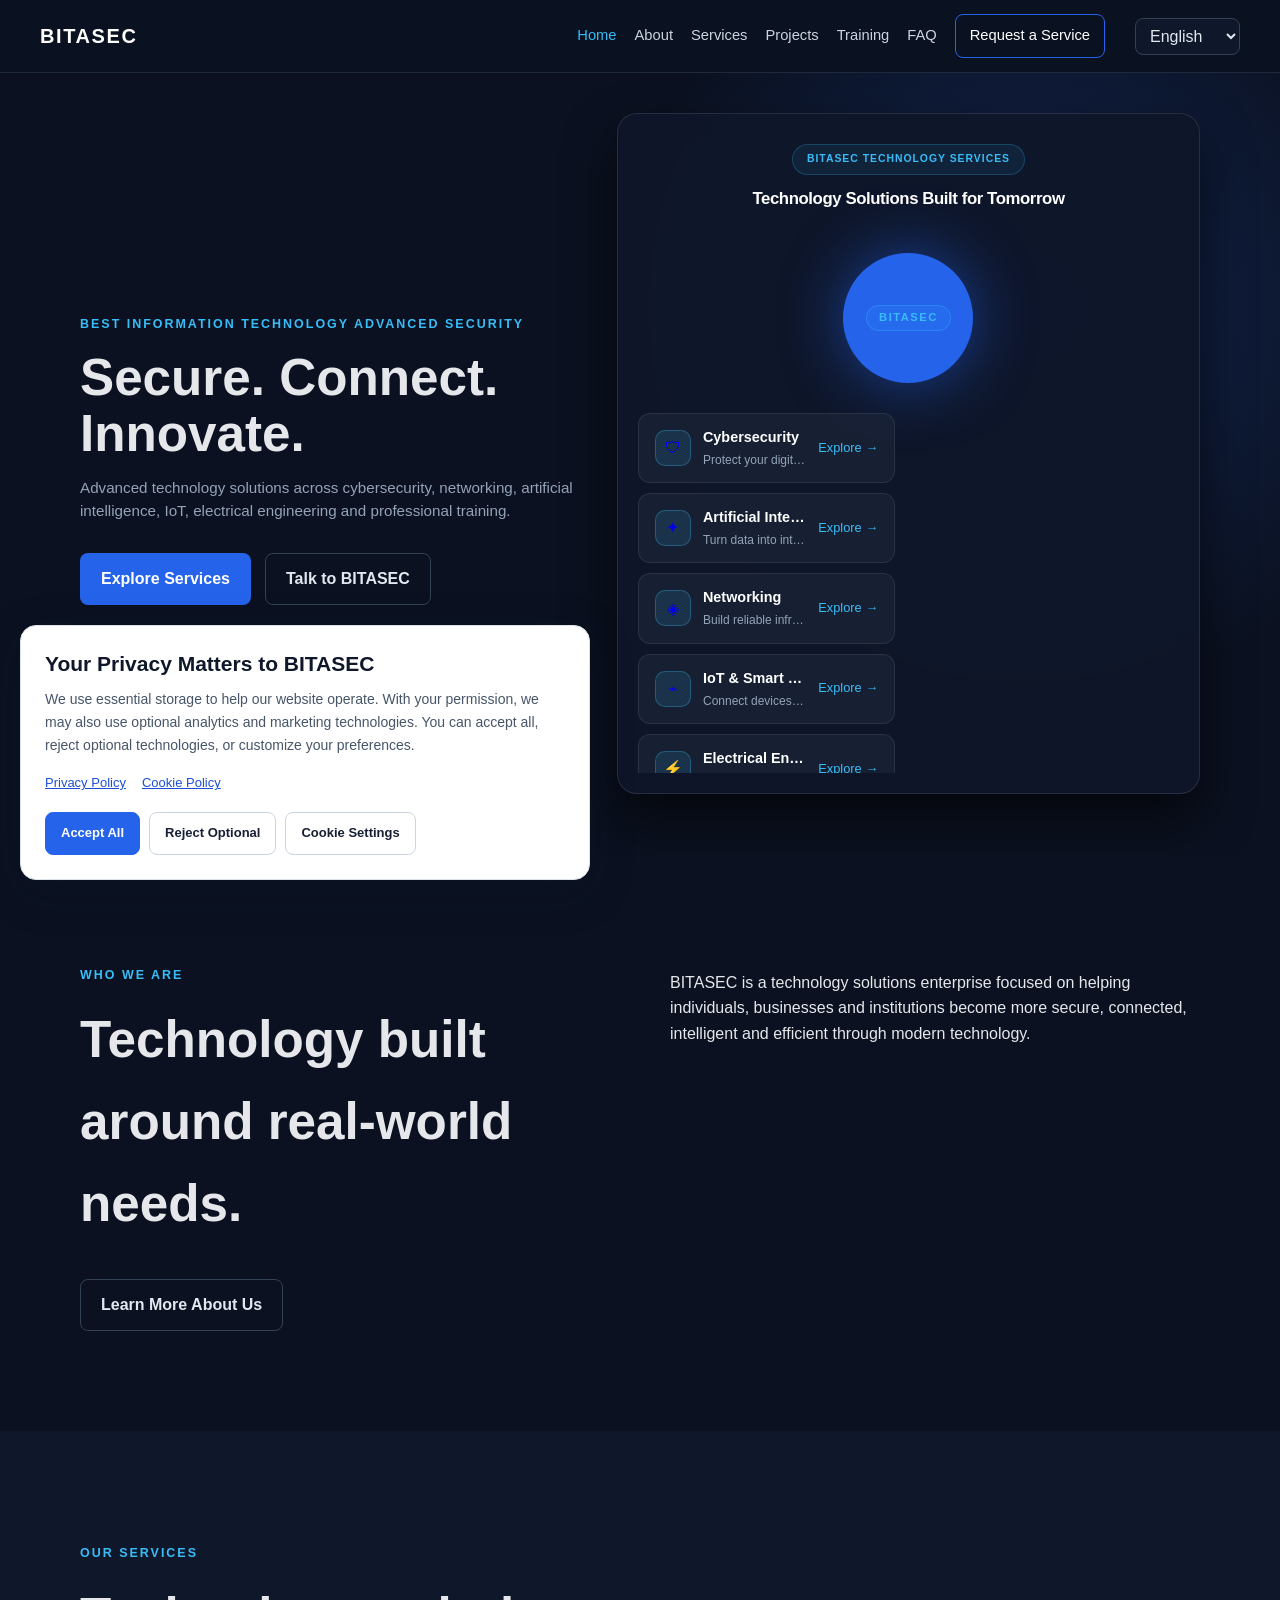
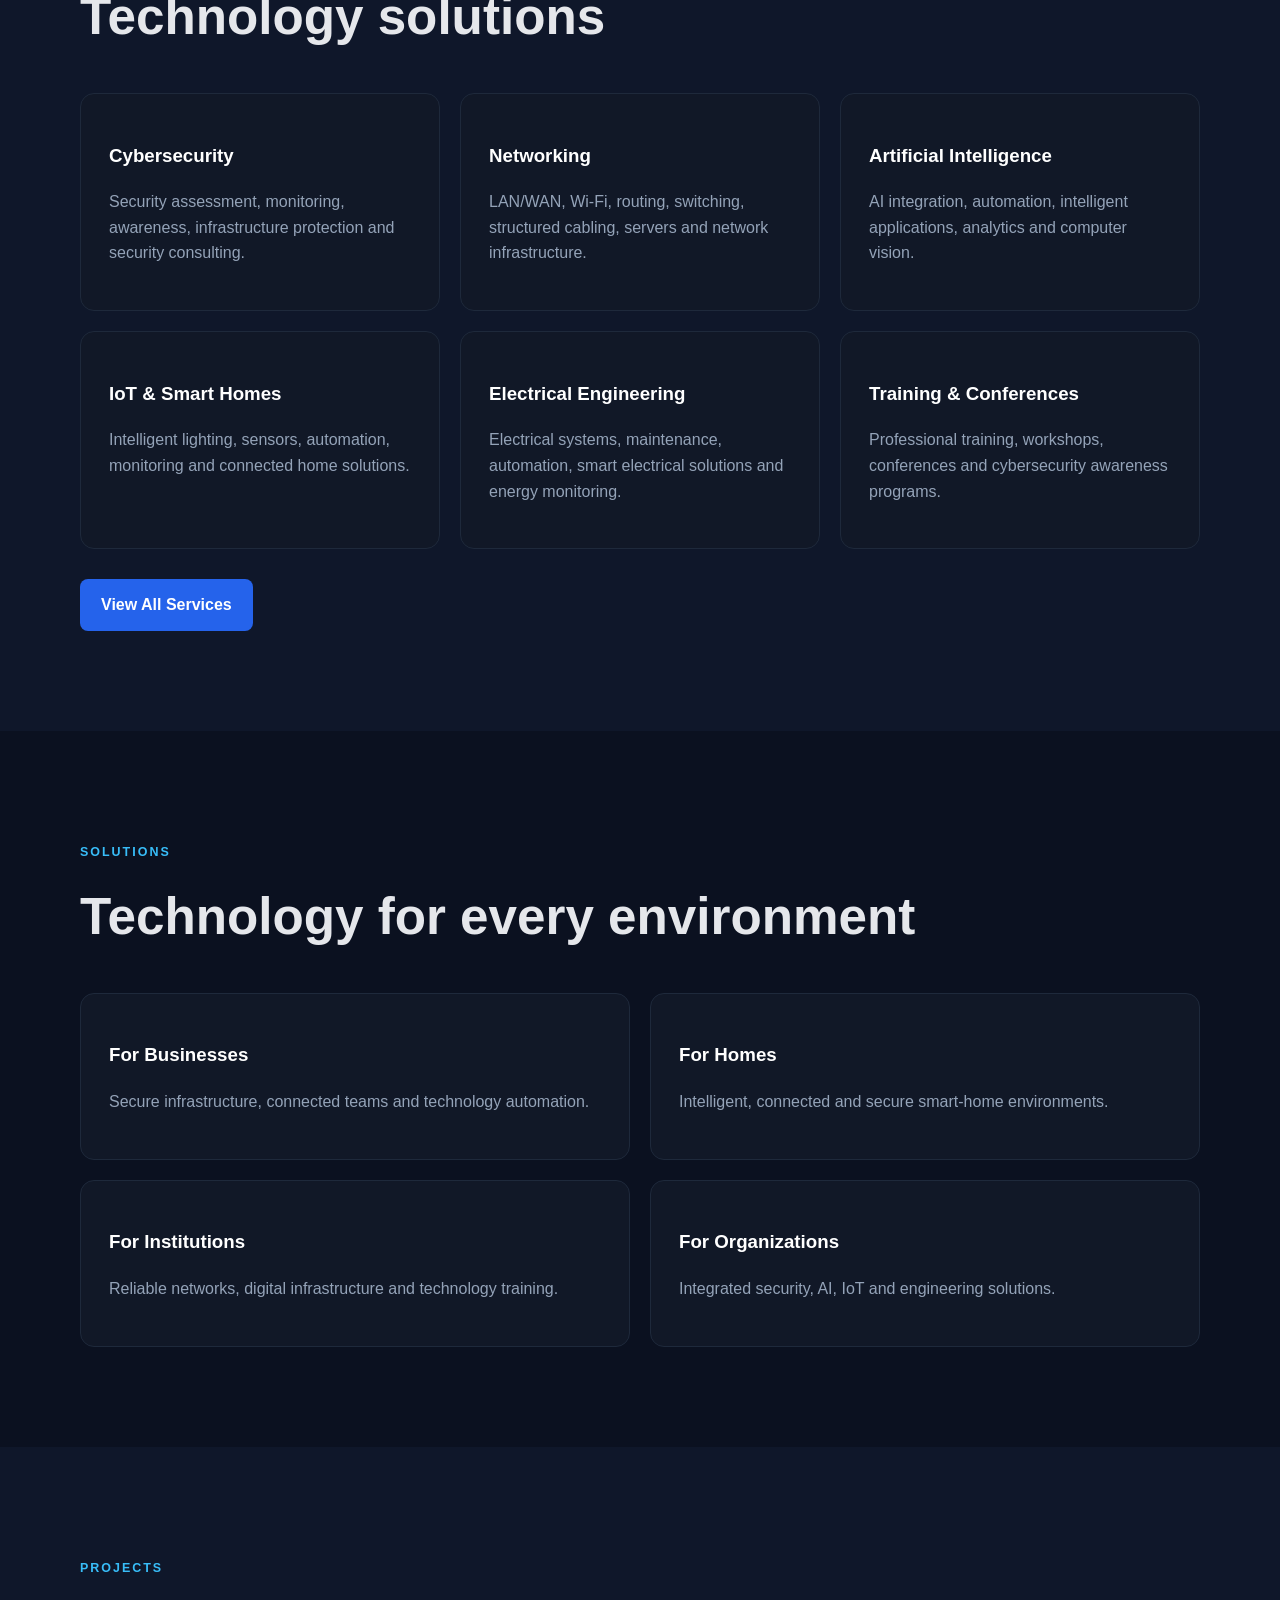
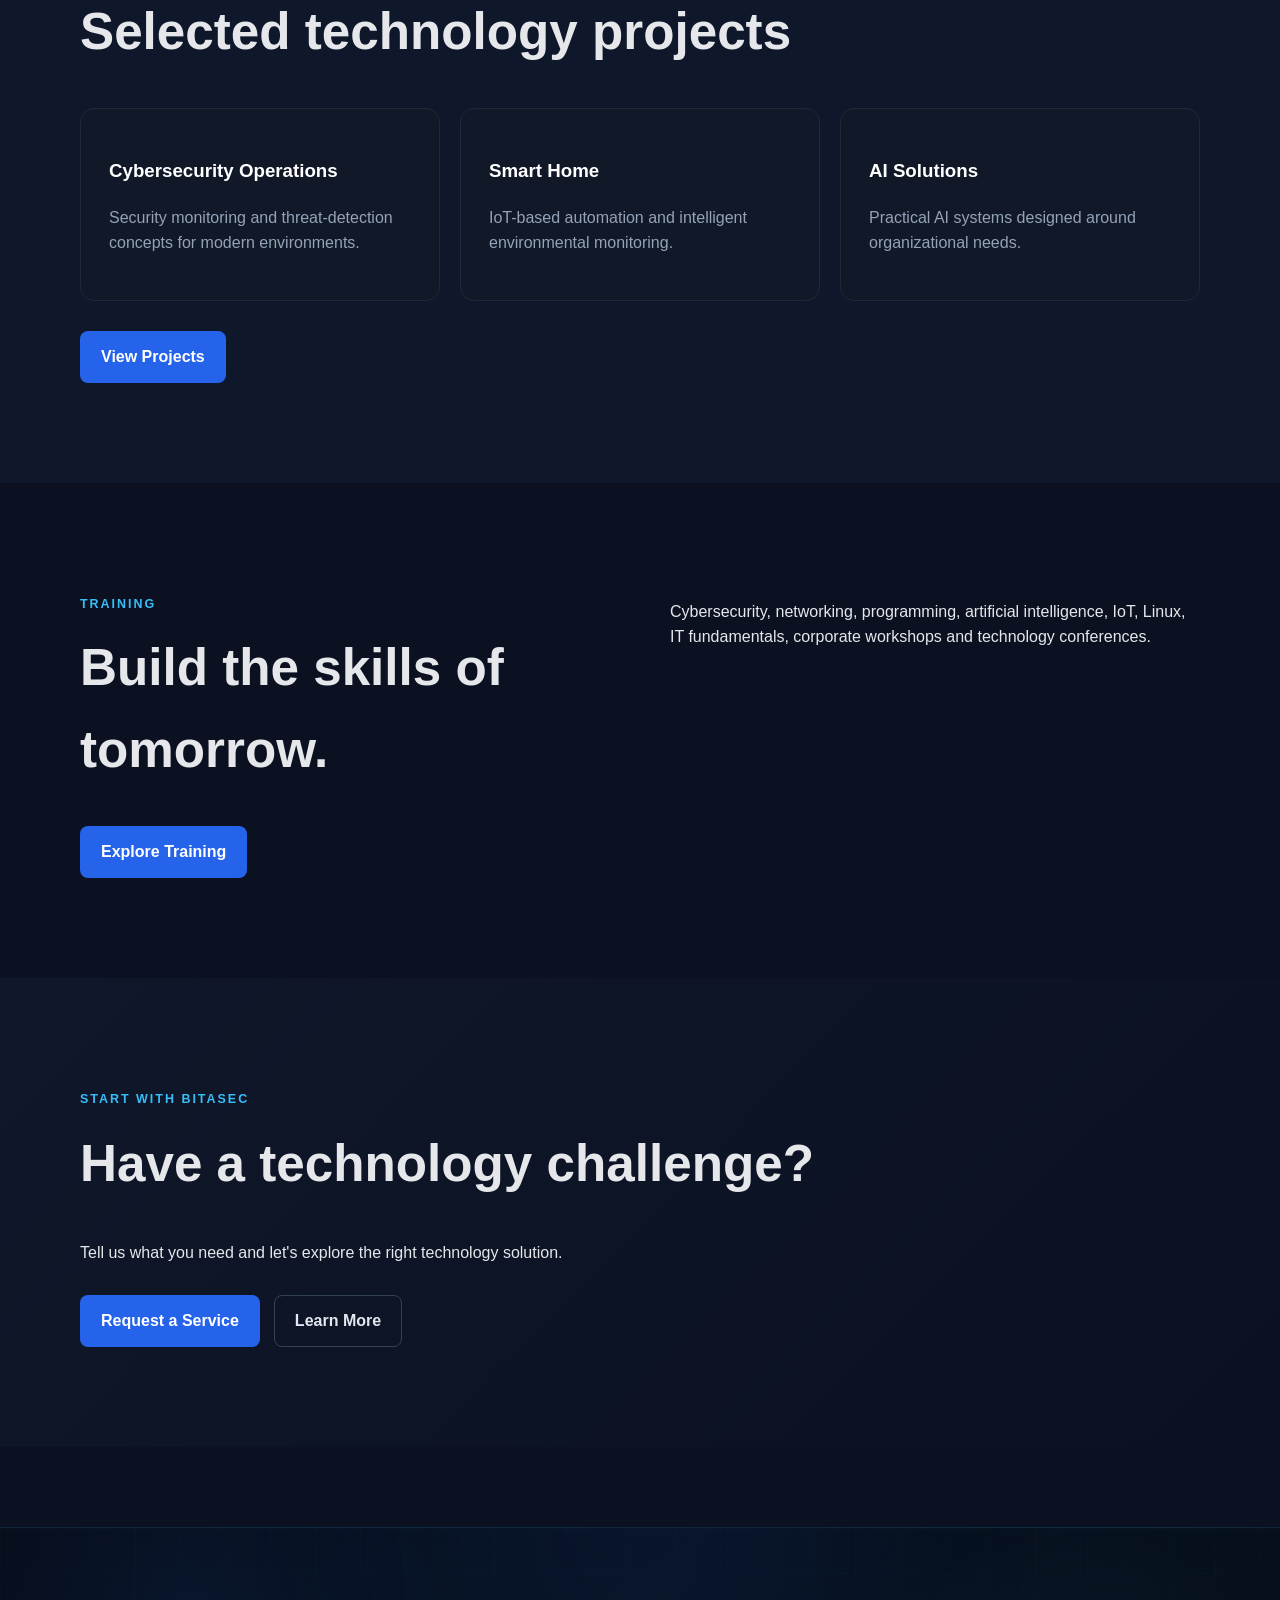
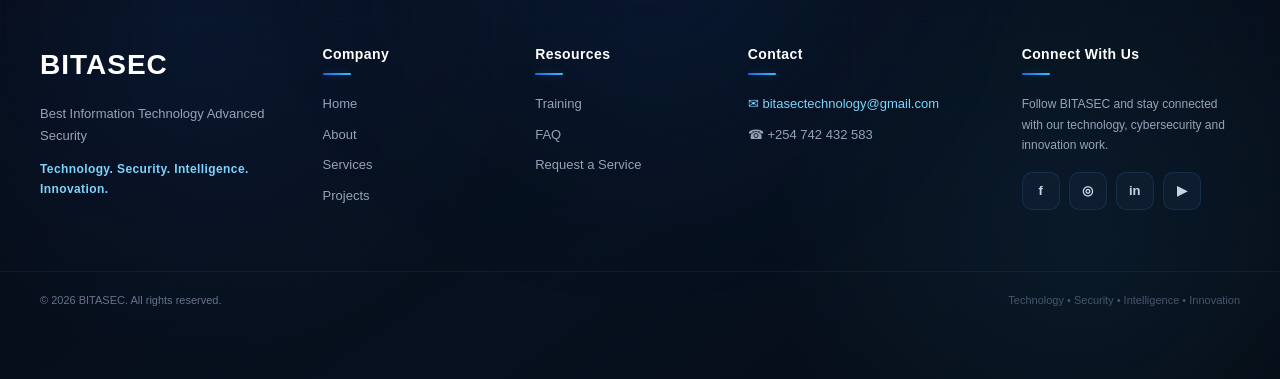
==== commit 83ab7eb1: "Add Google Search Console HTML meta verification" ====
--- a/frontend/index.html
+++ b/frontend/index.html
@@ -140,6 +140,8 @@
         letter-spacing: 1.5px;
     }
 </style>
+<link rel="stylesheet" href="assets/css/cookie-consent.css">
+    <meta name="google-site-verification" content="EZsEHI9wczpJ-IvZUglCPMxf-p7EidE5ysd2VZUH2cM" />
 </head>
 <body>
 <header class="site-header">
@@ -149,7 +151,7 @@
         <div class="nav-links">
             <a href="index.html" class="active" data-i18n="nav_home">Home</a>
             <a href="about.html" data-i18n="nav_about">About</a>
-            <a href="team.html" data-i18n="nav_team">Meet the Team</a>
+            
             <a href="services.html" data-i18n="nav_services">Services</a>
             <a href="projects.html" data-i18n="nav_projects">Projects</a>
             <a href="training.html" data-i18n="nav_training">Training</a>
@@ -667,7 +669,7 @@
             <h3>Company</h3>
             <a href="index.html" data-i18n="nav_home">Home</a>
             <a href="about.html" data-i18n="nav_about">About</a>
-            <a href="team.html" data-i18n="nav_team">Meet the Team</a>
+            
             <a href="services.html" data-i18n="nav_services">Services</a>
             <a href="projects.html" data-i18n="nav_projects">Projects</a>
         </div>
@@ -679,7 +681,7 @@
         </div>
         <div class="footer-column footer-contact">
             <h3>Contact</h3>
-            <a href="mailto:mumberedieumerci@gmail.com">✉ mumberedieumerci@gmail.com</a>
+            <a href="mailto:bitasectechnology@gmail.com">✉ bitasectechnology@gmail.com</a>
             <a href="https://wa.me/254742432583" target="_blank" rel="noopener noreferrer">☎ +254 742 432 583</a>
         </div>
         <div class="footer-column footer-social">
@@ -700,5 +702,6 @@
         </div>
     </div>
 </footer>
+<script src="assets/js/cookie-consent.js" defer></script>
 </body>
-</html>+</html>
--- a/frontend/assets/css/cookie-consent.css
+++ b/frontend/assets/css/cookie-consent.css
@@ -0,0 +1,177 @@
+/* BITASEC Cookie Consent */
+#bitasec-cookie-banner,
+#bitasec-cookie-settings {
+    font-family: inherit;
+    color: #172033;
+    box-sizing: border-box;
+}
+
+#bitasec-cookie-banner *,
+#bitasec-cookie-settings * {
+    box-sizing: border-box;
+}
+
+#bitasec-cookie-banner {
+    position: fixed;
+    z-index: 99990;
+    bottom: 20px;
+    left: 20px;
+    width: min(570px, calc(100vw - 40px));
+    padding: 24px;
+    background: #fff;
+    border: 1px solid #dce3ed;
+    border-radius: 16px;
+    box-shadow: 0 12px 45px rgba(15, 23, 42, .22);
+}
+
+#bitasec-cookie-banner[hidden],
+#bitasec-cookie-settings[hidden] {
+    display: none !important;
+}
+
+#bitasec-cookie-banner h2,
+#bitasec-cookie-settings h2 {
+    margin: 0 0 10px;
+    color: #0f172a;
+    font-size: 21px;
+    line-height: 1.35;
+}
+
+#bitasec-cookie-banner p,
+#bitasec-cookie-settings p {
+    margin: 0 0 16px;
+    color: #475569;
+    font-size: 14px;
+    line-height: 1.65;
+}
+
+.bitasec-cookie-links {
+    display: flex;
+    flex-wrap: wrap;
+    gap: 16px;
+    margin-bottom: 18px;
+}
+
+.bitasec-cookie-links a,
+#bitasec-cookie-settings a {
+    color: #1d4ed8;
+    text-decoration: underline;
+    font-size: 13px;
+}
+
+.bitasec-cookie-actions {
+    display: flex;
+    flex-wrap: wrap;
+    gap: 9px;
+}
+
+.bitasec-cookie-actions button,
+#bitasec-cookie-manage {
+    min-height: 42px;
+    padding: 10px 15px;
+    border: 1px solid #cbd5e1;
+    border-radius: 8px;
+    background: #fff;
+    color: #172033;
+    font: inherit;
+    font-size: 13px;
+    font-weight: 600;
+    cursor: pointer;
+}
+
+.bitasec-cookie-actions .bitasec-cookie-primary {
+    background: #2563eb;
+    color: #fff;
+    border-color: #2563eb;
+}
+
+.bitasec-cookie-actions button:hover,
+#bitasec-cookie-manage:hover {
+    filter: brightness(.95);
+}
+
+#bitasec-cookie-settings {
+    position: fixed;
+    z-index: 99999;
+    inset: 0;
+    display: grid;
+    place-items: center;
+    padding: 18px;
+    background: rgba(15, 23, 42, .65);
+}
+
+.bitasec-cookie-settings-card {
+    width: min(520px, 100%);
+    max-height: min(85vh, 720px);
+    overflow-y: auto;
+    padding: 26px;
+    background: #fff;
+    border-radius: 16px;
+    box-shadow: 0 20px 60px rgba(0, 0, 0, .25);
+}
+
+.bitasec-cookie-category {
+    display: flex;
+    align-items: flex-start;
+    justify-content: space-between;
+    gap: 18px;
+    padding: 16px 0;
+    border-bottom: 1px solid #e2e8f0;
+}
+
+.bitasec-cookie-category strong {
+    display: block;
+    margin-bottom: 5px;
+    color: #0f172a;
+}
+
+.bitasec-cookie-category p {
+    margin: 0;
+    font-size: 13px;
+}
+
+.bitasec-cookie-category input {
+    width: 19px;
+    height: 19px;
+    flex-shrink: 0;
+    accent-color: #2563eb;
+}
+
+.bitasec-cookie-category input:disabled {
+    cursor: not-allowed;
+}
+
+#bitasec-cookie-manage {
+    position: fixed;
+    z-index: 99980;
+    right: 16px;
+    bottom: 16px;
+    box-shadow: 0 4px 18px rgba(15, 23, 42, .18);
+}
+
+@media (max-width: 600px) {
+    #bitasec-cookie-banner {
+        left: 10px;
+        bottom: 10px;
+        width: calc(100vw - 20px);
+        padding: 19px;
+    }
+
+    #bitasec-cookie-banner h2,
+    #bitasec-cookie-settings h2 {
+        font-size: 19px;
+    }
+
+    .bitasec-cookie-actions {
+        display: grid;
+        grid-template-columns: 1fr;
+    }
+
+    .bitasec-cookie-actions button {
+        width: 100%;
+    }
+
+    .bitasec-cookie-settings-card {
+        padding: 20px;
+    }
+}
